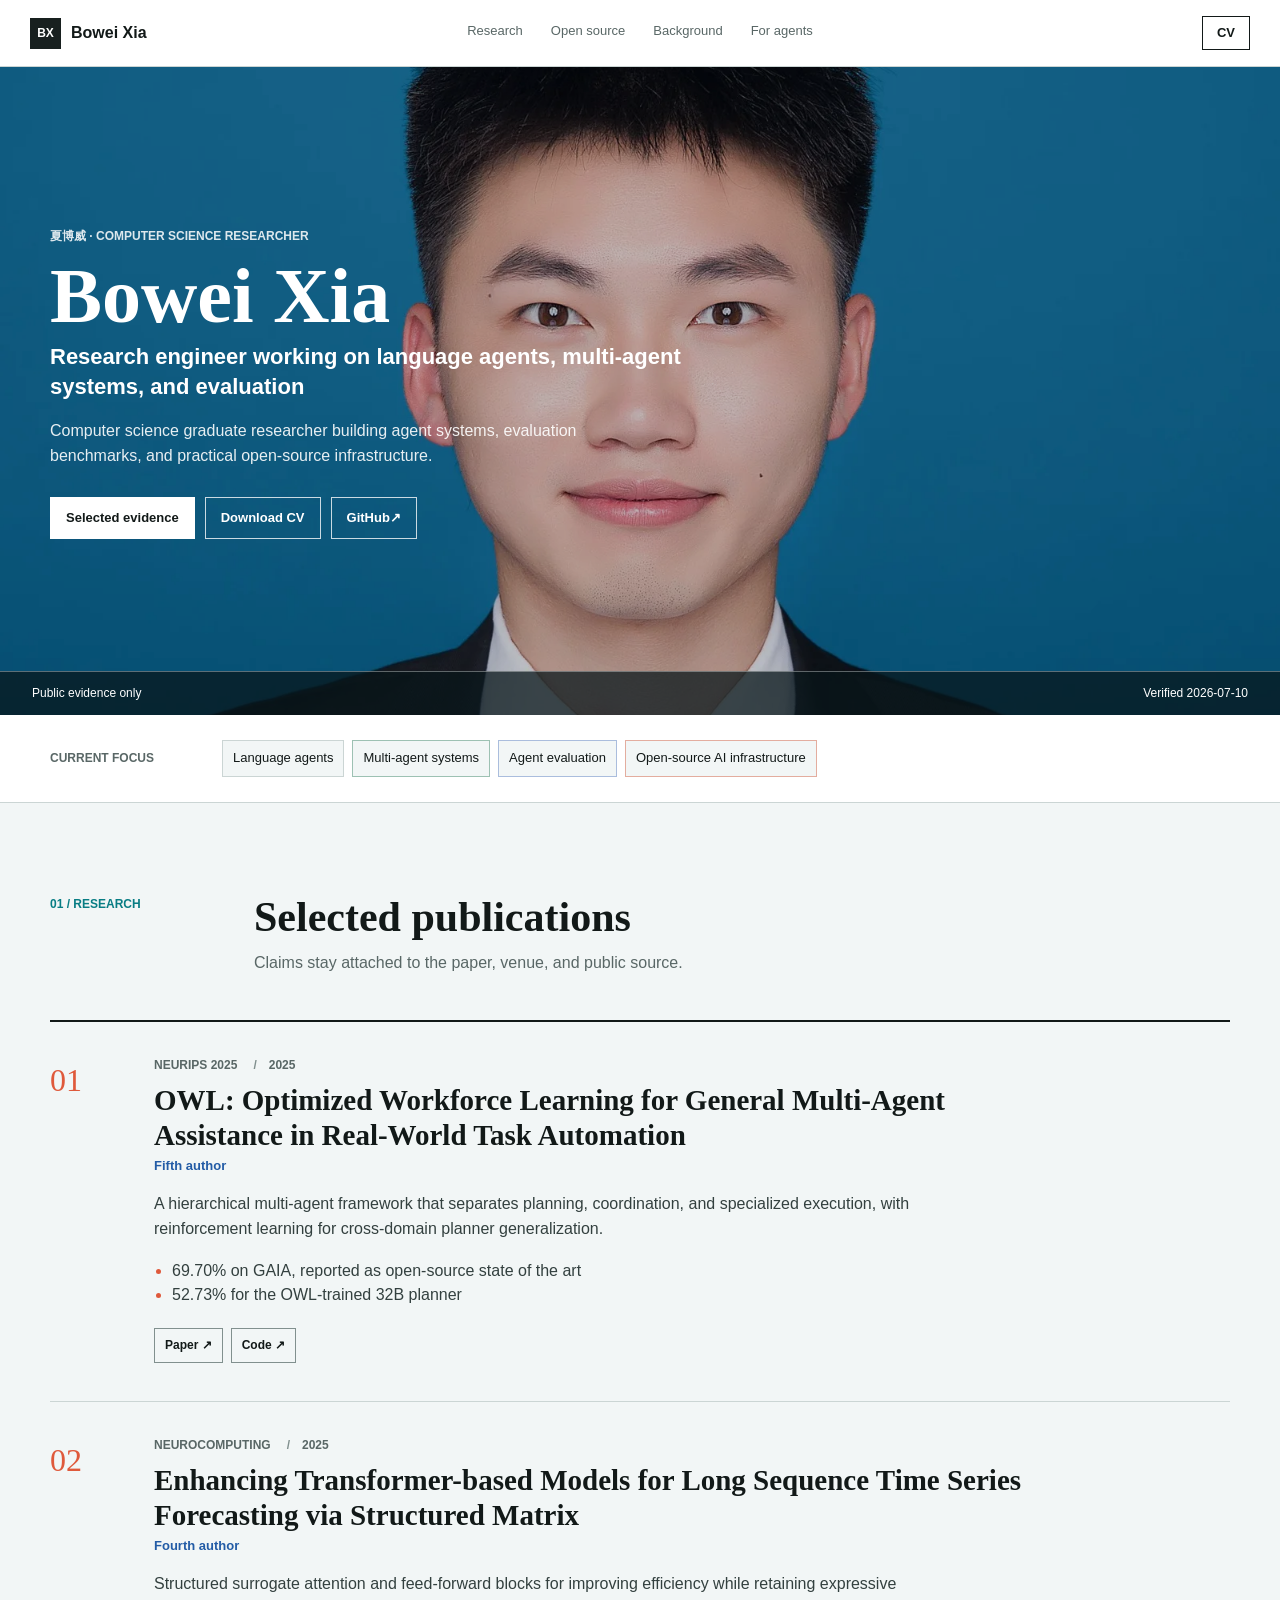
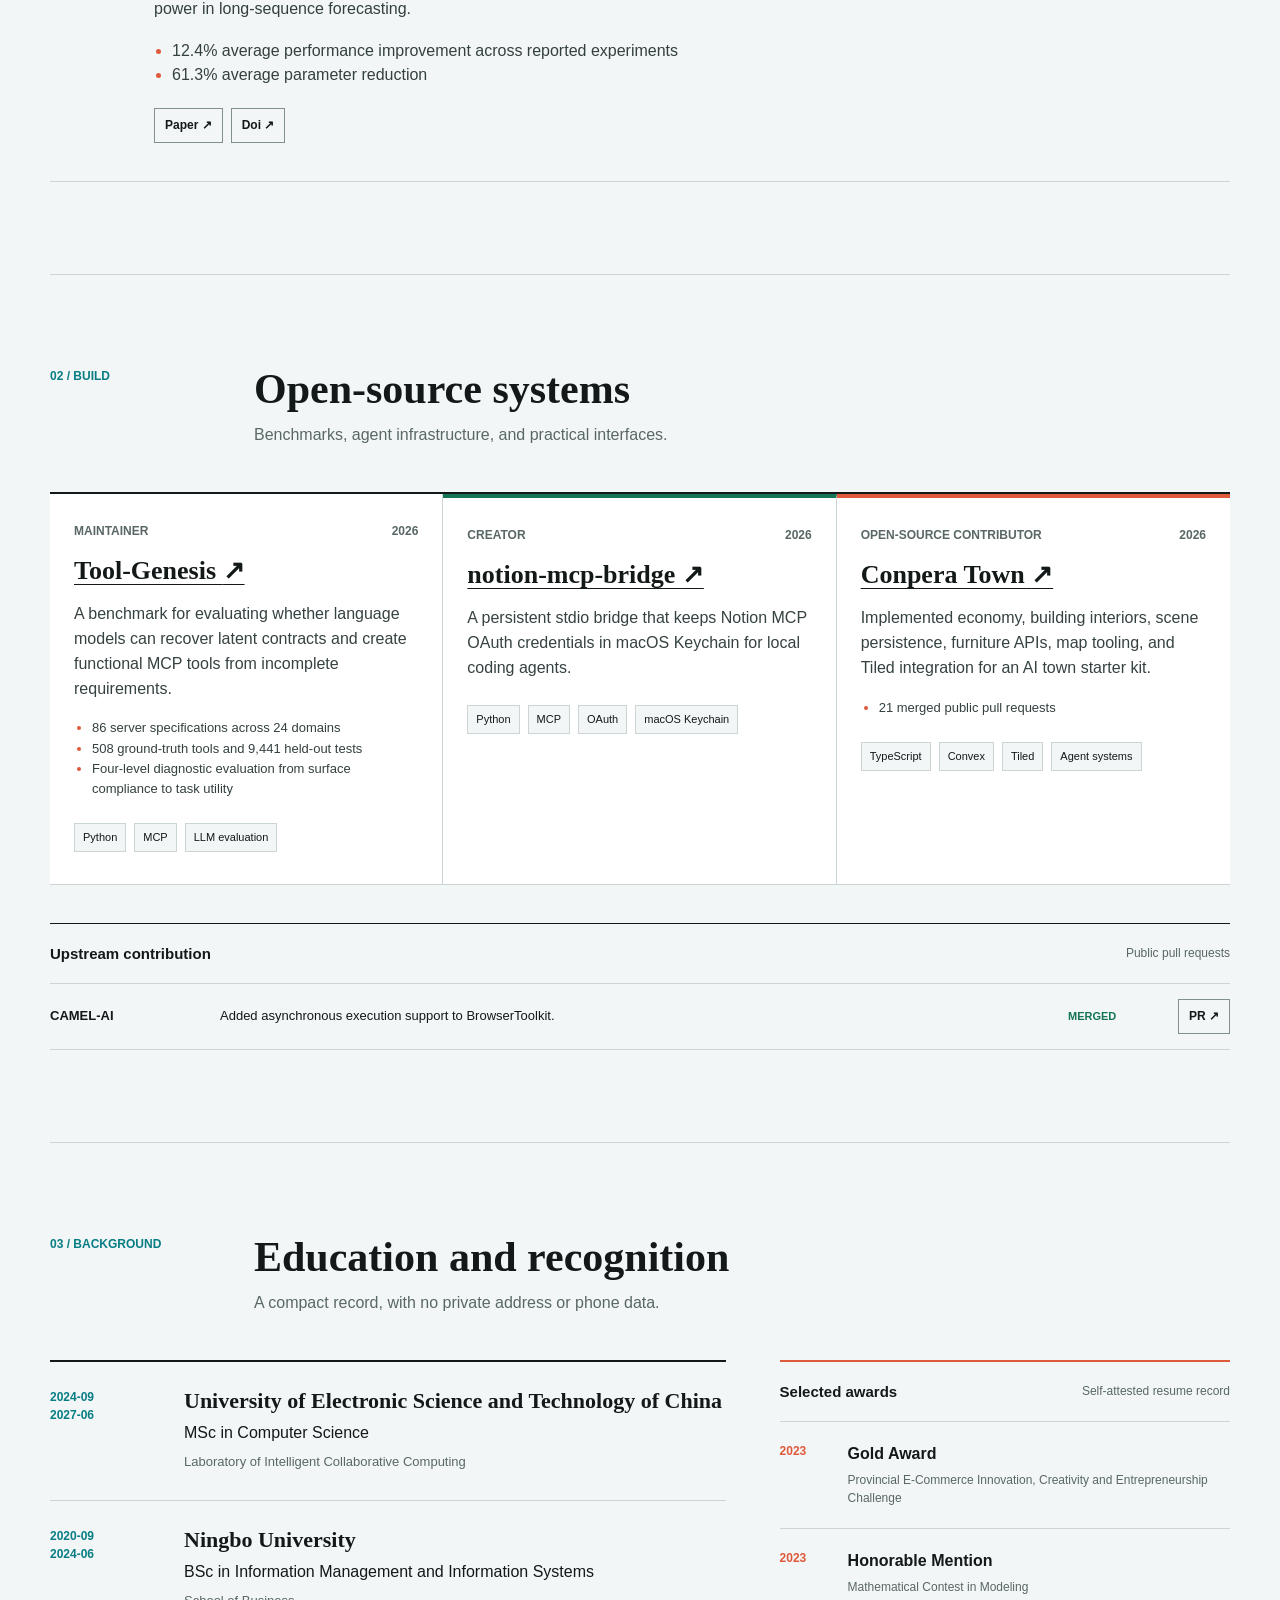
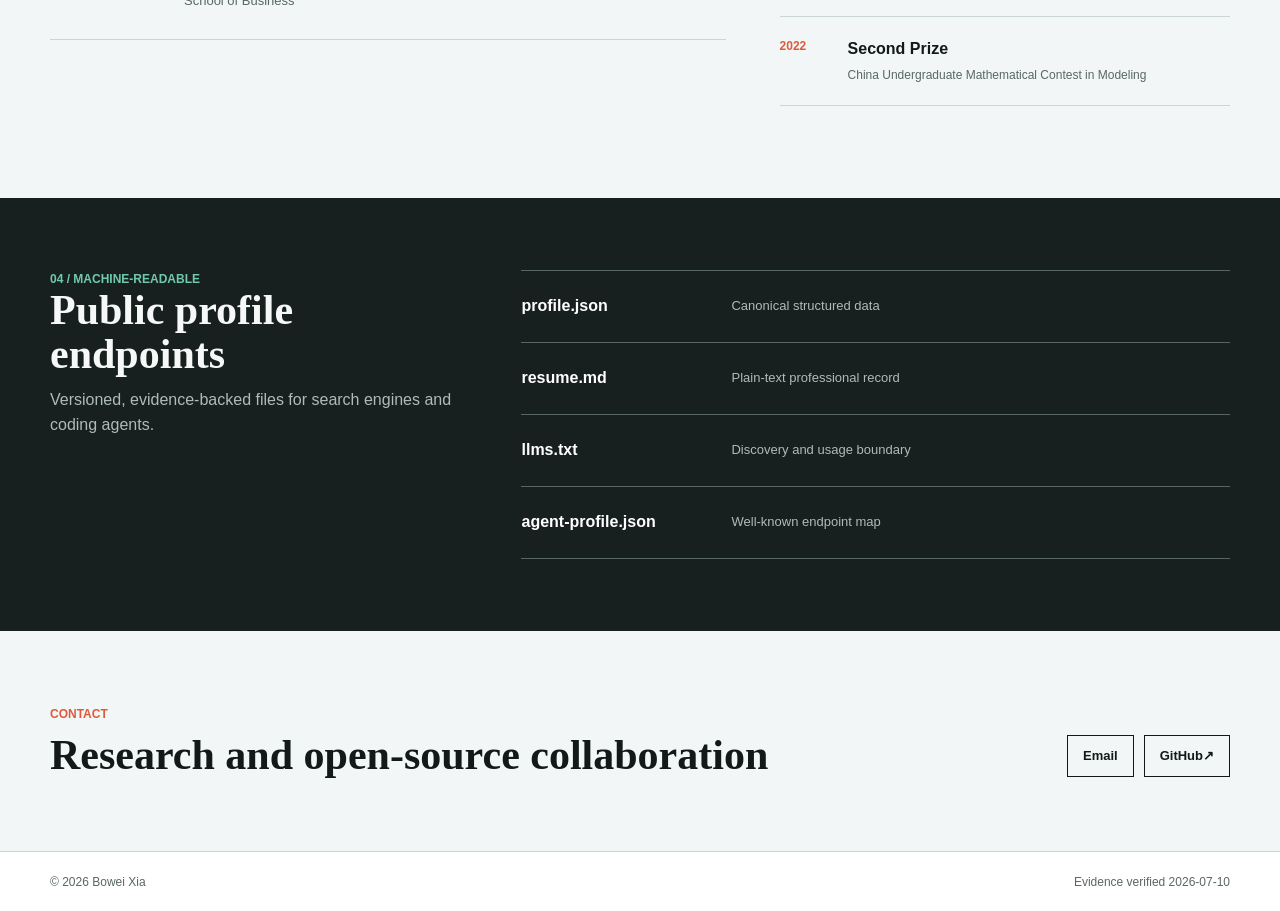
==== site/index.html @ 8317ae25 "Rebuild evidence-backed public profile" ====
<!doctype html>
<html lang="en">
<head>
  <meta charset="utf-8">
  <meta name="viewport" content="width=device-width, initial-scale=1">
  <title>Bowei Xia · Language Agents & Multi-Agent Systems</title>
  <meta name="description" content="Computer science graduate researcher building agent systems, evaluation benchmarks, and practical open-source infrastructure.">
  <meta name="author" content="Bowei Xia">
  <meta name="theme-color" content="#087d84">
  <link rel="canonical" href="https://subway-jack.github.io/resume/">
  <link rel="alternate" type="application/json" href="profile.json" title="Public profile JSON">
  <link rel="alternate" type="text/plain" href="llms.txt" title="LLM discovery document">
  <link rel="stylesheet" href="assets/site.css">
  <link rel="icon" href="data:,">
  <meta property="og:type" content="profile">
  <meta property="og:title" content="Bowei Xia">
  <meta property="og:description" content="Computer science graduate researcher building agent systems, evaluation benchmarks, and practical open-source infrastructure.">
  <meta property="og:image" content="https://subway-jack.github.io/resume/assets/bowei-xia.jpg">
  <meta property="og:url" content="https://subway-jack.github.io/resume/">
  <script type="application/ld+json">{"@context":"https://schema.org","@type":"Person","name":"Bowei Xia","alternateName":"夏博威","url":"https://subway-jack.github.io/resume/","image":"https://subway-jack.github.io/resume/assets/bowei-xia.jpg","email":"mailto:xiabowei350@gmail.com","sameAs":["https://github.com/subway-jack"],"alumniOf":[{"@type":"CollegeOrUniversity","name":"University of Electronic Science and Technology of China"},{"@type":"CollegeOrUniversity","name":"Ningbo University"}],"knowsAbout":["Language agents","Multi-agent systems","Agent evaluation","Open-source AI infrastructure"]}</script>
</head>
<body>
  <a class="skip-link" href="#main">Skip to content</a>
  <header class="site-header">
    <a class="wordmark" href="#top" aria-label="Bowei Xia home">
      <span class="wordmark-mark">BX</span>
      <span>Bowei Xia</span>
    </a>
    <nav aria-label="Primary navigation">
      <a href="#research">Research</a>
      <a href="#work">Open source</a>
      <a href="#background">Background</a>
      <a href="#agents">For agents</a>
    </nav>
    <a class="header-command" href="bowei-xia-resume.pdf">CV</a>
  </header>

  <main id="main">
    <section id="top" class="hero" aria-labelledby="hero-title">
      <picture class="hero-media" aria-hidden="true">
        <source srcset="assets/bowei-xia.webp" type="image/webp">
        <img src="assets/bowei-xia.jpg" alt="" width="1600" height="1600">
      </picture>
      <div class="hero-shade"></div>
      <div class="hero-inner">
        <p class="hero-eyebrow">夏博威 · Computer science researcher</p>
        <h1 id="hero-title">Bowei Xia</h1>
        <p class="hero-headline">Research engineer working on language agents, multi-agent systems, and evaluation</p>
        <p class="hero-summary">Computer science graduate researcher building agent systems, evaluation benchmarks, and practical open-source infrastructure.</p>
        <div class="hero-actions">
          <a class="command command-primary" href="#research">Selected evidence</a>
          <a class="command" href="bowei-xia-resume.pdf">Download CV</a>
          <a class="command" href="https://github.com/subway-jack" target="_blank" rel="noreferrer">GitHub <span aria-hidden="true">↗</span></a>
        </div>
      </div>
      <div class="hero-proof" aria-label="Profile status">
        <span>Public evidence only</span>
        <span>Verified 2026-07-10</span>
      </div>
    </section>

    <section class="focus-band" aria-label="Research focus">
      <p>Current focus</p>
      <ul><li>Language agents</li><li>Multi-agent systems</li><li>Agent evaluation</li><li>Open-source AI infrastructure</li></ul>
    </section>

    <section id="research" class="section research-section">
      <header class="section-heading">
        <p class="section-index">01 / Research</p>
        <div>
          <h2>Selected publications</h2>
          <p>Claims stay attached to the paper, venue, and public source.</p>
        </div>
      </header>
      <div class="evidence-list">
            <article class="evidence-item publication-item">
              <div class="evidence-index">01</div>
              <div class="evidence-main">
                <div class="evidence-kicker"><span>NeurIPS 2025</span><span>2025</span></div>
                <h3>OWL: Optimized Workforce Learning for General Multi-Agent Assistance in Real-World Task Automation</h3>
                <p class="evidence-role">Fifth author</p>
                <p>A hierarchical multi-agent framework that separates planning, coordination, and specialized execution, with reinforcement learning for cross-domain planner generalization.</p>
                <ul class="metric-list"><li>69.70% on GAIA, reported as open-source state of the art</li><li>52.73% for the OWL-trained 32B planner</li></ul>
                <div class="evidence-links"><a class="evidence-link" href="https://arxiv.org/abs/2505.23885" target="_blank" rel="noreferrer">Paper <span aria-hidden="true">↗</span></a><a class="evidence-link" href="https://github.com/camel-ai/owl" target="_blank" rel="noreferrer">Code <span aria-hidden="true">↗</span></a></div>
              </div>
            </article>

            <article class="evidence-item publication-item">
              <div class="evidence-index">02</div>
              <div class="evidence-main">
                <div class="evidence-kicker"><span>Neurocomputing</span><span>2025</span></div>
                <h3>Enhancing Transformer-based Models for Long Sequence Time Series Forecasting via Structured Matrix</h3>
                <p class="evidence-role">Fourth author</p>
                <p>Structured surrogate attention and feed-forward blocks for improving efficiency while retaining expressive power in long-sequence forecasting.</p>
                <ul class="metric-list"><li>12.4% average performance improvement across reported experiments</li><li>61.3% average parameter reduction</li></ul>
                <div class="evidence-links"><a class="evidence-link" href="https://arxiv.org/abs/2405.12462" target="_blank" rel="noreferrer">Paper <span aria-hidden="true">↗</span></a><a class="evidence-link" href="https://doi.org/10.1016/j.neucom.2025.129429" target="_blank" rel="noreferrer">Doi <span aria-hidden="true">↗</span></a></div>
              </div>
            </article>
            </div>
    </section>

    <section id="work" class="section work-section">
      <header class="section-heading">
        <p class="section-index">02 / Build</p>
        <div>
          <h2>Open-source systems</h2>
          <p>Benchmarks, agent infrastructure, and practical interfaces.</p>
        </div>
      </header>
      <div class="project-grid">
            <article class="project-item">
              <div class="project-meta"><span>Maintainer</span><span>2026</span></div>
              <h3><a class="project-title" href="https://github.com/subway-jack/Tool-Genesis" target="_blank" rel="noreferrer">Tool-Genesis <span aria-hidden="true">↗</span></a></h3>
              <p>A benchmark for evaluating whether language models can recover latent contracts and create functional MCP tools from incomplete requirements.</p>
              <ul class="project-highlights"><li>86 server specifications across 24 domains</li><li>508 ground-truth tools and 9,441 held-out tests</li><li>Four-level diagnostic evaluation from surface compliance to task utility</li></ul>
              <ul class="tech-list"><li>Python</li><li>MCP</li><li>LLM evaluation</li></ul>
            </article>

            <article class="project-item">
              <div class="project-meta"><span>Creator</span><span>2026</span></div>
              <h3><a class="project-title" href="https://github.com/subway-jack/notion-mcp-bridge" target="_blank" rel="noreferrer">notion-mcp-bridge <span aria-hidden="true">↗</span></a></h3>
              <p>A persistent stdio bridge that keeps Notion MCP OAuth credentials in macOS Keychain for local coding agents.</p>

              <ul class="tech-list"><li>Python</li><li>MCP</li><li>OAuth</li><li>macOS Keychain</li></ul>
            </article>

            <article class="project-item">
              <div class="project-meta"><span>Open-source contributor</span><span>2026</span></div>
              <h3><a class="project-title" href="https://github.com/conpera/conpera-town/pulls?q=is%3Apr+author%3Asubway-jack+is%3Amerged" target="_blank" rel="noreferrer">Conpera Town <span aria-hidden="true">↗</span></a></h3>
              <p>Implemented economy, building interiors, scene persistence, furniture APIs, map tooling, and Tiled integration for an AI town starter kit.</p>
              <ul class="project-highlights"><li>21 merged public pull requests</li></ul>
              <ul class="tech-list"><li>TypeScript</li><li>Convex</li><li>Tiled</li><li>Agent systems</li></ul>
            </article>
            </div>
      <div class="contributions">
        <div class="subsection-heading">
          <h3>Upstream contribution</h3>
          <span>Public pull requests</span>
        </div>

            <div class="contribution-row">
              <strong>CAMEL-AI</strong>
              <span>Added asynchronous execution support to BrowserToolkit.</span>
              <span class="status-mark">merged</span>
              <a class="compact-link" href="https://github.com/camel-ai/camel/pull/1886" target="_blank" rel="noreferrer">PR <span aria-hidden="true">↗</span></a>
            </div>

      </div>
    </section>

    <section id="background" class="section background-section">
      <header class="section-heading">
        <p class="section-index">03 / Background</p>
        <div>
          <h2>Education and recognition</h2>
          <p>A compact record, with no private address or phone data.</p>
        </div>
      </header>
      <div class="background-grid">
        <div class="timeline">
            <article class="timeline-row">
              <div class="timeline-date">2024-09<br>2027-06</div>
              <div>
                <h3>University of Electronic Science and Technology of China</h3>
                <p>MSc in Computer Science</p>
                <span>Laboratory of Intelligent Collaborative Computing</span>
              </div>
            </article>

            <article class="timeline-row">
              <div class="timeline-date">2020-09<br>2024-06</div>
              <div>
                <h3>Ningbo University</h3>
                <p>BSc in Information Management and Information Systems</p>
                <span>School of Business</span>
              </div>
            </article>
            </div>
        <div class="awards">
          <div class="subsection-heading">
            <h3>Selected awards</h3>
            <span>Self-attested resume record</span>
          </div>

        <div class="award-row">
          <span>2023</span>
          <strong>Gold Award</strong>
          <p>Provincial E-Commerce Innovation, Creativity and Entrepreneurship Challenge</p>
        </div>

        <div class="award-row">
          <span>2023</span>
          <strong>Honorable Mention</strong>
          <p>Mathematical Contest in Modeling</p>
        </div>

        <div class="award-row">
          <span>2022</span>
          <strong>Second Prize</strong>
          <p>China Undergraduate Mathematical Contest in Modeling</p>
        </div>

        </div>
      </div>
    </section>

    <section id="agents" class="agent-band">
      <div class="agent-intro">
        <p class="section-index">04 / Machine-readable</p>
        <h2>Public profile endpoints</h2>
        <p>Versioned, evidence-backed files for search engines and coding agents.</p>
      </div>
      <div class="agent-links">
        <a href="profile.json"><strong>profile.json</strong><span>Canonical structured data</span></a>
        <a href="resume.md"><strong>resume.md</strong><span>Plain-text professional record</span></a>
        <a href="llms.txt"><strong>llms.txt</strong><span>Discovery and usage boundary</span></a>
        <a href=".well-known/agent-profile.json"><strong>agent-profile.json</strong><span>Well-known endpoint map</span></a>
      </div>
    </section>

    <section class="contact-band">
      <div>
        <p class="section-index">Contact</p>
        <h2>Research and open-source collaboration</h2>
      </div>
      <div class="contact-actions">
        <a class="command command-dark" href="mailto:xiabowei350@gmail.com">Email</a>
        <a class="command command-dark" href="https://github.com/subway-jack" target="_blank" rel="noreferrer">GitHub <span aria-hidden="true">↗</span></a>
      </div>
    </section>
  </main>

  <footer>
    <span>© <span id="year"></span> Bowei Xia</span>
    <span>Evidence verified 2026-07-10</span>
  </footer>
  <script src="assets/site.js"></script>
</body>
</html>
---- site/assets/site.css ----
:root {
  color-scheme: light;
  --paper: #f2f6f6;
  --surface: #ffffff;
  --ink: #121918;
  --muted: #596766;
  --line: #cbd5d4;
  --line-dark: #81908e;
  --teal: #087d84;
  --green: #147454;
  --cobalt: #235ca6;
  --vermilion: #df593b;
  --charcoal: #18201f;
  --display: "Iowan Old Style", "Palatino Linotype", Palatino, Georgia, serif;
  --body: "Avenir Next", Avenir, "IBM Plex Sans", "Helvetica Neue", sans-serif;
}

* { box-sizing: border-box; }
html { scroll-behavior: smooth; }
body {
  margin: 0;
  background: var(--paper);
  color: var(--ink);
  font-family: var(--body);
  line-height: 1.55;
}
a { color: inherit; }
button, a { -webkit-tap-highlight-color: transparent; }
.skip-link {
  position: fixed;
  left: 12px;
  top: -60px;
  z-index: 100;
  padding: 10px 14px;
  background: var(--surface);
  border: 1px solid var(--ink);
}
.skip-link:focus { top: 12px; }

.site-header {
  min-height: 66px;
  padding: 0 30px;
  display: grid;
  grid-template-columns: minmax(190px, 1fr) auto minmax(60px, 1fr);
  align-items: center;
  gap: 24px;
  background: rgba(255, 255, 255, .96);
  border-bottom: 1px solid var(--line);
  position: sticky;
  top: 0;
  z-index: 20;
}
.wordmark {
  display: inline-flex;
  align-items: center;
  gap: 10px;
  width: max-content;
  color: var(--ink);
  font-weight: 700;
  text-decoration: none;
}
.wordmark-mark {
  width: 31px;
  height: 31px;
  display: grid;
  place-items: center;
  background: var(--charcoal);
  color: #fff;
  font-size: 12px;
}
.site-header nav { display: flex; align-items: stretch; height: 66px; }
.site-header nav a {
  display: grid;
  place-items: center;
  padding: 0 14px;
  color: var(--muted);
  text-decoration: none;
  border-bottom: 3px solid transparent;
  font-size: 13px;
}
.site-header nav a:hover,
.site-header nav a:focus-visible { color: var(--ink); border-color: var(--teal); }
.header-command {
  justify-self: end;
  min-width: 48px;
  min-height: 34px;
  display: grid;
  place-items: center;
  border: 1px solid var(--ink);
  text-decoration: none;
  font-weight: 700;
  font-size: 13px;
}

.hero {
  min-height: min(72svh, 720px);
  position: relative;
  overflow: hidden;
  display: grid;
  align-items: center;
  background: #0b789f;
  color: #fff;
}
.hero-media,
.hero-media img,
.hero-shade { position: absolute; inset: 0; width: 100%; height: 100%; }
.hero-media img { object-fit: cover; object-position: center 34%; }
.hero-shade { background: rgba(4, 19, 24, .25); }
.hero-inner {
  position: relative;
  z-index: 2;
  width: min(1180px, calc(100% - 64px));
  margin: 0 auto;
  padding: 76px 0 92px;
}
.hero-eyebrow,
.section-index {
  margin: 0;
  font-size: 12px;
  font-weight: 700;
  text-transform: uppercase;
}
.hero-eyebrow { color: rgba(255,255,255,.86); }
.hero h1 {
  max-width: 720px;
  margin: 12px 0 8px;
  font-family: var(--display);
  font-size: 78px;
  line-height: .98;
  font-weight: 600;
  letter-spacing: 0;
}
.hero-headline {
  max-width: 660px;
  margin: 0 0 18px;
  font-size: 22px;
  line-height: 1.35;
  font-weight: 650;
}
.hero-summary {
  max-width: 580px;
  margin: 0;
  color: rgba(255,255,255,.9);
  font-size: 16px;
}
.hero-actions,
.contact-actions { display: flex; flex-wrap: wrap; gap: 10px; margin-top: 28px; }
.command {
  min-height: 42px;
  padding: 0 15px;
  display: inline-flex;
  align-items: center;
  justify-content: center;
  border: 1px solid rgba(255,255,255,.78);
  color: #fff;
  text-decoration: none;
  font-size: 13px;
  font-weight: 700;
}
.command:hover,
.command:focus-visible { background: #fff; color: var(--ink); }
.command-primary { background: #fff; color: var(--ink); }
.hero-proof {
  position: absolute;
  z-index: 3;
  bottom: 0;
  left: 0;
  right: 0;
  min-height: 44px;
  padding: 0 32px;
  display: flex;
  align-items: center;
  justify-content: space-between;
  background: rgba(8, 22, 25, .72);
  border-top: 1px solid rgba(255,255,255,.34);
  font-size: 12px;
}

.focus-band {
  min-height: 88px;
  display: grid;
  grid-template-columns: 150px 1fr;
  align-items: center;
  gap: 22px;
  padding: 18px max(32px, calc((100% - 1180px) / 2));
  background: var(--surface);
  border-bottom: 1px solid var(--line);
}
.focus-band p { margin: 0; color: var(--muted); font-size: 12px; text-transform: uppercase; font-weight: 700; }
.focus-band ul,
.tech-list { list-style: none; margin: 0; padding: 0; display: flex; flex-wrap: wrap; gap: 8px; }
.focus-band li {
  padding: 7px 10px;
  border: 1px solid var(--line);
  background: var(--paper);
  font-size: 13px;
}
.focus-band li:nth-child(2) { border-color: #9dc1b3; }
.focus-band li:nth-child(3) { border-color: #aabddd; }
.focus-band li:nth-child(4) { border-color: #e3ad9f; }

.section {
  width: min(1180px, calc(100% - 64px));
  margin: 0 auto;
  padding: 92px 0;
  scroll-margin-top: 66px;
}
.section + .section { border-top: 1px solid var(--line); }
.section-heading {
  display: grid;
  grid-template-columns: 180px minmax(0, 1fr);
  gap: 24px;
  align-items: start;
  margin-bottom: 44px;
}
.section-index { color: var(--teal); }
.section-heading h2,
.agent-intro h2,
.contact-band h2 {
  margin: 0;
  font-family: var(--display);
  font-size: 42px;
  line-height: 1.05;
  font-weight: 600;
  letter-spacing: 0;
}
.section-heading p:last-child,
.agent-intro > p:last-child { margin: 12px 0 0; color: var(--muted); }

.evidence-list { border-top: 2px solid var(--ink); }
.evidence-item {
  display: grid;
  grid-template-columns: 80px minmax(0, 1fr);
  gap: 24px;
  padding: 34px 0 38px;
  border-bottom: 1px solid var(--line);
}
.evidence-index { font-family: var(--display); font-size: 32px; color: var(--vermilion); }
.evidence-main { max-width: 900px; }
.evidence-kicker,
.project-meta {
  display: flex;
  justify-content: space-between;
  gap: 16px;
  color: var(--muted);
  font-size: 12px;
  text-transform: uppercase;
  font-weight: 700;
}
.evidence-kicker { justify-content: flex-start; }
.evidence-kicker span + span::before { content: "/"; padding-right: 12px; color: var(--line-dark); }
.evidence-main h3 {
  max-width: 900px;
  margin: 9px 0 4px;
  font-family: var(--display);
  font-size: 29px;
  line-height: 1.18;
  letter-spacing: 0;
}
.evidence-role { margin: 0 0 16px; color: var(--cobalt); font-size: 13px; font-weight: 700; }
.evidence-main > p:not(.evidence-role) { max-width: 780px; color: #33403f; }
.metric-list,
.project-highlights { margin: 17px 0; padding-left: 18px; color: #33403f; }
.metric-list li::marker,
.project-highlights li::marker { color: var(--vermilion); }
.evidence-links { display: flex; flex-wrap: wrap; gap: 8px; margin-top: 20px; }
.evidence-link,
.compact-link {
  padding: 7px 10px;
  border: 1px solid var(--line-dark);
  text-decoration: none;
  font-size: 12px;
  font-weight: 700;
}
.evidence-link:hover,
.compact-link:hover { background: var(--ink); color: #fff; }

.project-grid { display: grid; grid-template-columns: repeat(3, minmax(0, 1fr)); border-top: 2px solid var(--ink); }
.project-item {
  min-width: 0;
  padding: 28px 24px 32px;
  border-right: 1px solid var(--line);
  border-bottom: 1px solid var(--line);
  background: var(--surface);
}
.project-item:last-child { border-right: 0; }
.project-item:nth-child(2) { border-top: 4px solid var(--green); }
.project-item:nth-child(3) { border-top: 4px solid var(--vermilion); }
.project-item h3 { margin: 16px 0 12px; font-family: var(--display); font-size: 26px; line-height: 1.15; }
.project-title { text-decoration-thickness: 1px; text-underline-offset: 5px; }
.project-item p { color: #354241; }
.project-highlights { font-size: 13px; }
.tech-list { margin-top: 24px; }
.tech-list li { padding: 5px 8px; background: var(--paper); border: 1px solid var(--line); font-size: 11px; }
.contributions { margin-top: 38px; border-top: 1px solid var(--ink); }
.subsection-heading {
  min-height: 60px;
  display: flex;
  align-items: center;
  justify-content: space-between;
  gap: 20px;
  border-bottom: 1px solid var(--line);
}
.subsection-heading h3 { margin: 0; font-size: 15px; }
.subsection-heading span { color: var(--muted); font-size: 12px; }
.contribution-row {
  min-height: 66px;
  display: grid;
  grid-template-columns: 150px minmax(0, 1fr) 90px auto;
  gap: 20px;
  align-items: center;
  border-bottom: 1px solid var(--line);
  font-size: 13px;
}
.status-mark { color: var(--green); text-transform: uppercase; font-size: 11px; font-weight: 700; }

.background-grid { display: grid; grid-template-columns: 1.35fr .9fr; gap: 54px; }
.timeline { border-top: 2px solid var(--ink); }
.timeline-row {
  display: grid;
  grid-template-columns: 110px minmax(0, 1fr);
  gap: 24px;
  padding: 26px 0;
  border-bottom: 1px solid var(--line);
}
.timeline-date { color: var(--teal); font-size: 12px; font-weight: 700; }
.timeline-row h3 { margin: 0; font-family: var(--display); font-size: 22px; line-height: 1.2; }
.timeline-row p { margin: 7px 0 3px; }
.timeline-row span { color: var(--muted); font-size: 13px; }
.awards { border-top: 2px solid var(--vermilion); }
.award-row { display: grid; grid-template-columns: 54px 1fr; gap: 4px 14px; padding: 20px 0; border-bottom: 1px solid var(--line); }
.award-row > span { grid-row: 1 / 3; color: var(--vermilion); font-size: 12px; font-weight: 700; }
.award-row p { margin: 0; color: var(--muted); font-size: 12px; }

.agent-band {
  padding: 72px max(32px, calc((100% - 1180px) / 2));
  display: grid;
  grid-template-columns: .85fr 1.5fr;
  gap: 70px;
  background: #17201f;
  color: #f5f8f7;
  scroll-margin-top: 66px;
}
.agent-intro .section-index { color: #70c9ae; }
.agent-intro > p:last-child { color: #aebbb8; }
.agent-links { border-top: 1px solid #596764; }
.agent-links a {
  min-height: 72px;
  display: grid;
  grid-template-columns: 190px 1fr;
  gap: 20px;
  align-items: center;
  border-bottom: 1px solid #596764;
  color: #fff;
  text-decoration: none;
}
.agent-links a:hover strong { color: #70c9ae; }
.agent-links span { color: #aebbb8; font-size: 13px; }
.contact-band {
  width: min(1180px, calc(100% - 64px));
  margin: 0 auto;
  padding: 74px 0;
  display: flex;
  align-items: end;
  justify-content: space-between;
  gap: 32px;
}
.contact-band .section-index { margin-bottom: 10px; color: var(--vermilion); }
.command-dark { border-color: var(--ink); color: var(--ink); }
.command-dark:hover { background: var(--ink); color: #fff; }

footer {
  min-height: 60px;
  padding: 0 max(32px, calc((100% - 1180px) / 2));
  display: flex;
  align-items: center;
  justify-content: space-between;
  gap: 18px;
  border-top: 1px solid var(--line);
  background: var(--surface);
  color: var(--muted);
  font-size: 12px;
}

@media (max-width: 920px) {
  .site-header { grid-template-columns: 1fr auto; gap: 12px; padding: 0 18px; }
  .site-header nav { grid-column: 1 / -1; order: 3; width: 100%; height: 42px; overflow-x: auto; border-top: 1px solid var(--line); }
  .site-header nav a { min-width: max-content; padding: 0 12px; }
  .header-command { grid-column: 2; grid-row: 1; }
  .hero { min-height: min(68svh, 650px); }
  .hero-inner { width: min(100% - 40px, 1180px); padding-top: 70px; }
  .hero h1 { font-size: 60px; }
  .hero-media img { object-position: 58% 32%; }
  .project-grid { grid-template-columns: 1fr; }
  .project-item { border-right: 0; }
  .background-grid { grid-template-columns: 1fr; }
  .agent-band { grid-template-columns: 1fr; gap: 38px; }
}

@media (max-width: 620px) {
  .wordmark > span:last-child { display: none; }
  .hero { min-height: 650px; align-items: end; }
  .hero-media img { object-position: 58% center; }
  .hero-shade { background: rgba(4, 19, 24, .44); }
  .hero-inner { width: calc(100% - 28px); padding: 220px 0 78px; }
  .hero h1 { font-size: 49px; }
  .hero-headline { font-size: 18px; }
  .hero-summary { font-size: 14px; }
  .hero-actions { gap: 7px; }
  .command { min-height: 40px; padding: 0 11px; }
  .hero-proof { padding: 0 14px; }
  .focus-band { grid-template-columns: 1fr; gap: 10px; padding: 18px 14px; }
  .section { width: calc(100% - 28px); padding: 68px 0; }
  .section-heading { grid-template-columns: 1fr; gap: 12px; margin-bottom: 30px; }
  .section-heading h2,
  .agent-intro h2,
  .contact-band h2 { font-size: 34px; }
  .evidence-item { grid-template-columns: 46px minmax(0, 1fr); gap: 12px; }
  .evidence-index { font-size: 23px; }
  .evidence-main h3 { font-size: 23px; overflow-wrap: anywhere; }
  .project-item { padding: 24px 16px; }
  .contribution-row { grid-template-columns: 1fr auto; gap: 7px 12px; padding: 14px 0; }
  .contribution-row > span:nth-child(2) { grid-column: 1 / -1; }
  .timeline-row { grid-template-columns: 86px minmax(0, 1fr); gap: 12px; }
  .agent-band { padding: 58px 14px; }
  .agent-links a { grid-template-columns: 1fr; gap: 4px; padding: 13px 0; }
  .contact-band { width: calc(100% - 28px); padding: 58px 0; align-items: flex-start; flex-direction: column; }
  footer { min-height: 74px; padding: 12px 14px; align-items: flex-start; flex-direction: column; justify-content: center; }
}

@media (prefers-reduced-motion: reduce) {
  html { scroll-behavior: auto; }
}
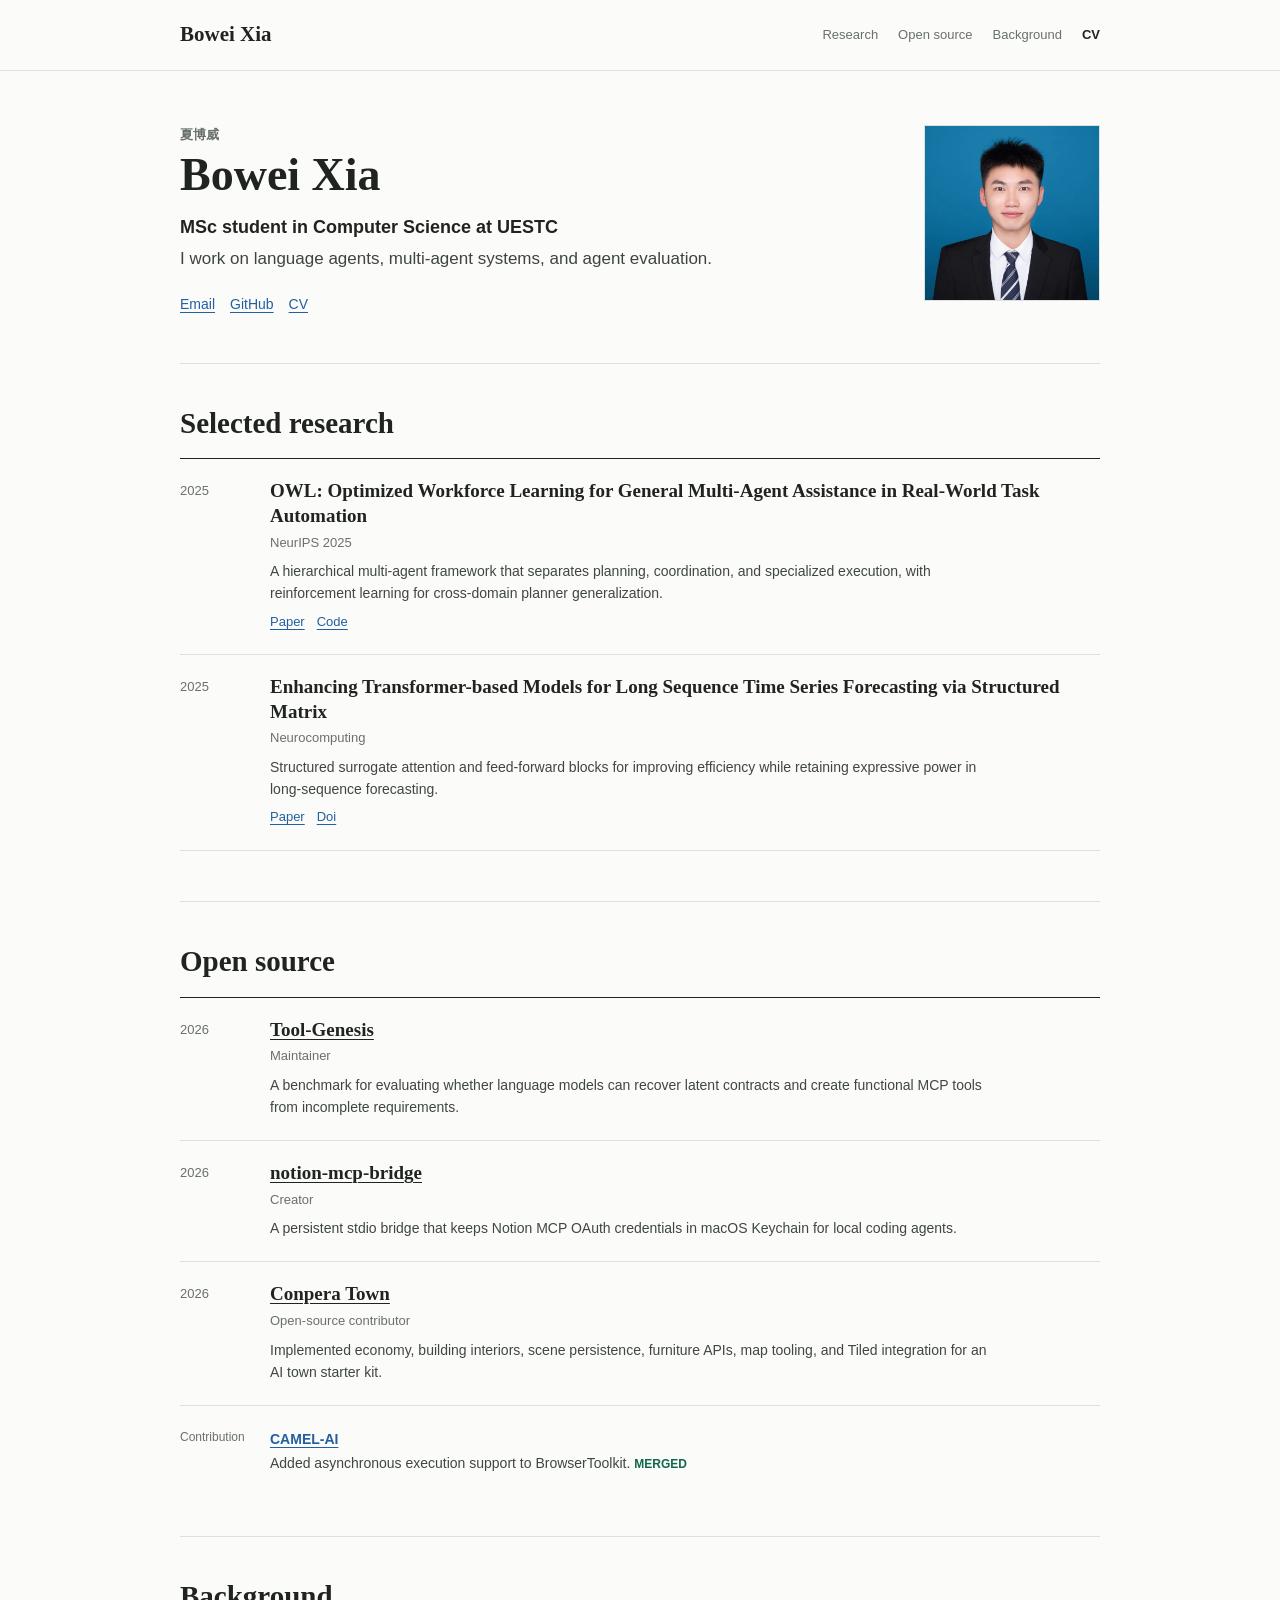
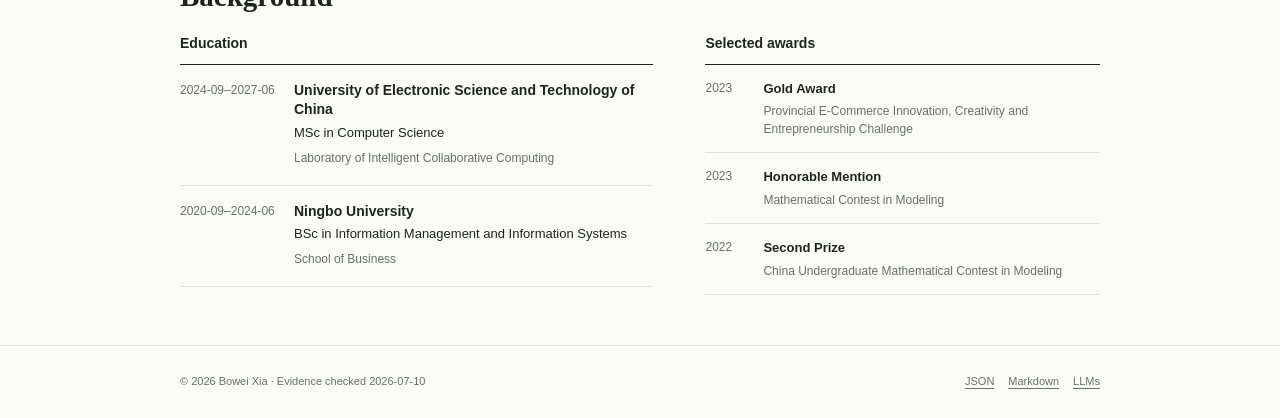
==== commit 02bbdc43: "Simplify researcher profile layout" ====
--- a/site/index.html
+++ b/site/index.html
@@ -6,7 +6,7 @@
   <title>Bowei Xia · Language Agents & Multi-Agent Systems</title>
   <meta name="description" content="Computer science graduate researcher building agent systems, evaluation benchmarks, and practical open-source infrastructure.">
   <meta name="author" content="Bowei Xia">
-  <meta name="theme-color" content="#087d84">
+  <meta name="theme-color" content="#fbfbfa">
   <link rel="canonical" href="https://subway-jack.github.io/resume/">
   <link rel="alternate" type="application/json" href="profile.json" title="Public profile JSON">
   <link rel="alternate" type="text/plain" href="llms.txt" title="LLM discovery document">
@@ -17,149 +17,121 @@
   <meta property="og:description" content="Computer science graduate researcher building agent systems, evaluation benchmarks, and practical open-source infrastructure.">
   <meta property="og:image" content="https://subway-jack.github.io/resume/assets/bowei-xia.jpg">
   <meta property="og:url" content="https://subway-jack.github.io/resume/">
-  <script type="application/ld+json">{"@context":"https://schema.org","@type":"Person","name":"Bowei Xia","alternateName":"夏博威","url":"https://subway-jack.github.io/resume/","image":"https://subway-jack.github.io/resume/assets/bowei-xia.jpg","email":"mailto:xiabowei350@gmail.com","sameAs":["https://github.com/subway-jack"],"alumniOf":[{"@type":"CollegeOrUniversity","name":"University of Electronic Science and Technology of China"},{"@type":"CollegeOrUniversity","name":"Ningbo University"}],"knowsAbout":["Language agents","Multi-agent systems","Agent evaluation","Open-source AI infrastructure"]}</script>
+  <script type="application/ld+json">{"@context":"https://schema.org","@type":"Person","name":"Bowei Xia","alternateName":"夏博威","jobTitle":"MSc student in Computer Science at UESTC","url":"https://subway-jack.github.io/resume/","image":"https://subway-jack.github.io/resume/assets/bowei-xia.jpg","email":"mailto:xiabowei350@gmail.com","sameAs":["https://github.com/subway-jack"],"alumniOf":[{"@type":"CollegeOrUniversity","name":"University of Electronic Science and Technology of China"},{"@type":"CollegeOrUniversity","name":"Ningbo University"}],"knowsAbout":["Language agents","Multi-agent systems","Agent evaluation","Open-source AI infrastructure"]}</script>
 </head>
 <body>
   <a class="skip-link" href="#main">Skip to content</a>
   <header class="site-header">
-    <a class="wordmark" href="#top" aria-label="Bowei Xia home">
-      <span class="wordmark-mark">BX</span>
-      <span>Bowei Xia</span>
-    </a>
-    <nav aria-label="Primary navigation">
-      <a href="#research">Research</a>
-      <a href="#work">Open source</a>
-      <a href="#background">Background</a>
-      <a href="#agents">For agents</a>
-    </nav>
-    <a class="header-command" href="bowei-xia-resume.pdf">CV</a>
+    <div class="shell header-inner">
+      <a class="name-link" href="#top">Bowei Xia</a>
+      <nav aria-label="Primary navigation">
+        <a href="#research">Research</a>
+        <a href="#work">Open source</a>
+        <a href="#background">Background</a>
+        <a href="bowei-xia-resume.pdf">CV</a>
+      </nav>
+    </div>
   </header>
 
-  <main id="main">
-    <section id="top" class="hero" aria-labelledby="hero-title">
-      <picture class="hero-media" aria-hidden="true">
-        <source srcset="assets/bowei-xia.webp" type="image/webp">
-        <img src="assets/bowei-xia.jpg" alt="" width="1600" height="1600">
-      </picture>
-      <div class="hero-shade"></div>
-      <div class="hero-inner">
-        <p class="hero-eyebrow">夏博威 · Computer science researcher</p>
-        <h1 id="hero-title">Bowei Xia</h1>
-        <p class="hero-headline">Research engineer working on language agents, multi-agent systems, and evaluation</p>
-        <p class="hero-summary">Computer science graduate researcher building agent systems, evaluation benchmarks, and practical open-source infrastructure.</p>
-        <div class="hero-actions">
-          <a class="command command-primary" href="#research">Selected evidence</a>
-          <a class="command" href="bowei-xia-resume.pdf">Download CV</a>
-          <a class="command" href="https://github.com/subway-jack" target="_blank" rel="noreferrer">GitHub <span aria-hidden="true">↗</span></a>
+  <main id="main" class="shell">
+    <section id="top" class="intro" aria-labelledby="page-title">
+      <div class="intro-copy">
+        <p class="name-zh">夏博威</p>
+        <h1 id="page-title">Bowei Xia</h1>
+        <p class="current-role">MSc student in Computer Science at UESTC</p>
+        <p class="bio">I work on language agents, multi-agent systems, and agent evaluation.</p>
+        <div class="profile-links">
+          <a href="mailto:xiabowei350@gmail.com">Email</a>
+          <a href="https://github.com/subway-jack" target="_blank" rel="noreferrer">GitHub</a>
+          <a href="bowei-xia-resume.pdf">CV</a>
         </div>
       </div>
-      <div class="hero-proof" aria-label="Profile status">
-        <span>Public evidence only</span>
-        <span>Verified 2026-07-10</span>
-      </div>
+      <picture class="portrait">
+        <source srcset="assets/bowei-xia.webp" type="image/webp">
+        <img src="assets/bowei-xia.jpg" alt="Portrait of Bowei Xia" width="320" height="320">
+      </picture>
     </section>
 
-    <section class="focus-band" aria-label="Research focus">
-      <p>Current focus</p>
-      <ul><li>Language agents</li><li>Multi-agent systems</li><li>Agent evaluation</li><li>Open-source AI infrastructure</li></ul>
-    </section>
-
-    <section id="research" class="section research-section">
+    <section id="research" class="content-section">
       <header class="section-heading">
-        <p class="section-index">01 / Research</p>
-        <div>
-          <h2>Selected publications</h2>
-          <p>Claims stay attached to the paper, venue, and public source.</p>
-        </div>
+        <h2>Selected research</h2>
       </header>
-      <div class="evidence-list">
-            <article class="evidence-item publication-item">
-              <div class="evidence-index">01</div>
-              <div class="evidence-main">
-                <div class="evidence-kicker"><span>NeurIPS 2025</span><span>2025</span></div>
+      <div class="work-list">
+            <article class="work-row">
+              <div class="work-year">2025</div>
+              <div class="work-body">
                 <h3>OWL: Optimized Workforce Learning for General Multi-Agent Assistance in Real-World Task Automation</h3>
-                <p class="evidence-role">Fifth author</p>
-                <p>A hierarchical multi-agent framework that separates planning, coordination, and specialized execution, with reinforcement learning for cross-domain planner generalization.</p>
-                <ul class="metric-list"><li>69.70% on GAIA, reported as open-source state of the art</li><li>52.73% for the OWL-trained 32B planner</li></ul>
-                <div class="evidence-links"><a class="evidence-link" href="https://arxiv.org/abs/2505.23885" target="_blank" rel="noreferrer">Paper <span aria-hidden="true">↗</span></a><a class="evidence-link" href="https://github.com/camel-ai/owl" target="_blank" rel="noreferrer">Code <span aria-hidden="true">↗</span></a></div>
+                <p class="work-meta">NeurIPS 2025</p>
+                <p class="work-summary">A hierarchical multi-agent framework that separates planning, coordination, and specialized execution, with reinforcement learning for cross-domain planner generalization.</p>
+                <div class="work-links"><a class="work-link" href="https://arxiv.org/abs/2505.23885" target="_blank" rel="noreferrer">Paper</a><a class="work-link" href="https://github.com/camel-ai/owl" target="_blank" rel="noreferrer">Code</a></div>
               </div>
             </article>
 
-            <article class="evidence-item publication-item">
-              <div class="evidence-index">02</div>
-              <div class="evidence-main">
-                <div class="evidence-kicker"><span>Neurocomputing</span><span>2025</span></div>
+            <article class="work-row">
+              <div class="work-year">2025</div>
+              <div class="work-body">
                 <h3>Enhancing Transformer-based Models for Long Sequence Time Series Forecasting via Structured Matrix</h3>
-                <p class="evidence-role">Fourth author</p>
-                <p>Structured surrogate attention and feed-forward blocks for improving efficiency while retaining expressive power in long-sequence forecasting.</p>
-                <ul class="metric-list"><li>12.4% average performance improvement across reported experiments</li><li>61.3% average parameter reduction</li></ul>
-                <div class="evidence-links"><a class="evidence-link" href="https://arxiv.org/abs/2405.12462" target="_blank" rel="noreferrer">Paper <span aria-hidden="true">↗</span></a><a class="evidence-link" href="https://doi.org/10.1016/j.neucom.2025.129429" target="_blank" rel="noreferrer">Doi <span aria-hidden="true">↗</span></a></div>
+                <p class="work-meta">Neurocomputing</p>
+                <p class="work-summary">Structured surrogate attention and feed-forward blocks for improving efficiency while retaining expressive power in long-sequence forecasting.</p>
+                <div class="work-links"><a class="work-link" href="https://arxiv.org/abs/2405.12462" target="_blank" rel="noreferrer">Paper</a><a class="work-link" href="https://doi.org/10.1016/j.neucom.2025.129429" target="_blank" rel="noreferrer">Doi</a></div>
               </div>
             </article>
             </div>
     </section>
 
-    <section id="work" class="section work-section">
+    <section id="work" class="content-section">
       <header class="section-heading">
-        <p class="section-index">02 / Build</p>
-        <div>
-          <h2>Open-source systems</h2>
-          <p>Benchmarks, agent infrastructure, and practical interfaces.</p>
-        </div>
+        <h2>Open source</h2>
       </header>
-      <div class="project-grid">
-            <article class="project-item">
-              <div class="project-meta"><span>Maintainer</span><span>2026</span></div>
-              <h3><a class="project-title" href="https://github.com/subway-jack/Tool-Genesis" target="_blank" rel="noreferrer">Tool-Genesis <span aria-hidden="true">↗</span></a></h3>
-              <p>A benchmark for evaluating whether language models can recover latent contracts and create functional MCP tools from incomplete requirements.</p>
-              <ul class="project-highlights"><li>86 server specifications across 24 domains</li><li>508 ground-truth tools and 9,441 held-out tests</li><li>Four-level diagnostic evaluation from surface compliance to task utility</li></ul>
-              <ul class="tech-list"><li>Python</li><li>MCP</li><li>LLM evaluation</li></ul>
+      <div class="work-list">
+            <article class="work-row">
+              <div class="work-year">2026</div>
+              <div class="work-body">
+                <h3><a class="project-title" href="https://github.com/subway-jack/Tool-Genesis" target="_blank" rel="noreferrer">Tool-Genesis</a></h3>
+                <p class="work-meta">Maintainer</p>
+                <p class="work-summary">A benchmark for evaluating whether language models can recover latent contracts and create functional MCP tools from incomplete requirements.</p>
+              </div>
             </article>
 
-            <article class="project-item">
-              <div class="project-meta"><span>Creator</span><span>2026</span></div>
-              <h3><a class="project-title" href="https://github.com/subway-jack/notion-mcp-bridge" target="_blank" rel="noreferrer">notion-mcp-bridge <span aria-hidden="true">↗</span></a></h3>
-              <p>A persistent stdio bridge that keeps Notion MCP OAuth credentials in macOS Keychain for local coding agents.</p>
-
-              <ul class="tech-list"><li>Python</li><li>MCP</li><li>OAuth</li><li>macOS Keychain</li></ul>
+            <article class="work-row">
+              <div class="work-year">2026</div>
+              <div class="work-body">
+                <h3><a class="project-title" href="https://github.com/subway-jack/notion-mcp-bridge" target="_blank" rel="noreferrer">notion-mcp-bridge</a></h3>
+                <p class="work-meta">Creator</p>
+                <p class="work-summary">A persistent stdio bridge that keeps Notion MCP OAuth credentials in macOS Keychain for local coding agents.</p>
+              </div>
             </article>
 
-            <article class="project-item">
-              <div class="project-meta"><span>Open-source contributor</span><span>2026</span></div>
-              <h3><a class="project-title" href="https://github.com/conpera/conpera-town/pulls?q=is%3Apr+author%3Asubway-jack+is%3Amerged" target="_blank" rel="noreferrer">Conpera Town <span aria-hidden="true">↗</span></a></h3>
-              <p>Implemented economy, building interiors, scene persistence, furniture APIs, map tooling, and Tiled integration for an AI town starter kit.</p>
-              <ul class="project-highlights"><li>21 merged public pull requests</li></ul>
-              <ul class="tech-list"><li>TypeScript</li><li>Convex</li><li>Tiled</li><li>Agent systems</li></ul>
+            <article class="work-row">
+              <div class="work-year">2026</div>
+              <div class="work-body">
+                <h3><a class="project-title" href="https://github.com/conpera/conpera-town/pulls?q=is%3Apr+author%3Asubway-jack+is%3Amerged" target="_blank" rel="noreferrer">Conpera Town</a></h3>
+                <p class="work-meta">Open-source contributor</p>
+                <p class="work-summary">Implemented economy, building interiors, scene persistence, furniture APIs, map tooling, and Tiled integration for an AI town starter kit.</p>
+              </div>
             </article>
             </div>
-      <div class="contributions">
-        <div class="subsection-heading">
-          <h3>Upstream contribution</h3>
-          <span>Public pull requests</span>
-        </div>
-
+      <div class="contribution-list">
             <div class="contribution-row">
-              <strong>CAMEL-AI</strong>
-              <span>Added asynchronous execution support to BrowserToolkit.</span>
-              <span class="status-mark">merged</span>
-              <a class="compact-link" href="https://github.com/camel-ai/camel/pull/1886" target="_blank" rel="noreferrer">PR <span aria-hidden="true">↗</span></a>
+              <span class="contribution-label">Contribution</span>
+              <div>
+                <strong><a class="work-link" href="https://github.com/camel-ai/camel/pull/1886" target="_blank" rel="noreferrer">CAMEL-AI</a></strong>
+                <p>Added asynchronous execution support to BrowserToolkit. <span class="status-mark">merged</span></p>
+              </div>
             </div>
-
-      </div>
+            </div>
     </section>
 
-    <section id="background" class="section background-section">
+    <section id="background" class="content-section">
       <header class="section-heading">
-        <p class="section-index">03 / Background</p>
-        <div>
-          <h2>Education and recognition</h2>
-          <p>A compact record, with no private address or phone data.</p>
-        </div>
+        <h2>Background</h2>
       </header>
       <div class="background-grid">
-        <div class="timeline">
+        <div>
+          <h3 class="subheading">Education</h3>
+          <div class="timeline">
             <article class="timeline-row">
-              <div class="timeline-date">2024-09<br>2027-06</div>
+              <div class="timeline-date">2024-09–2027-06</div>
               <div>
                 <h3>University of Electronic Science and Technology of China</h3>
                 <p>MSc in Computer Science</p>
@@ -168,7 +140,7 @@
             </article>
 
             <article class="timeline-row">
-              <div class="timeline-date">2020-09<br>2024-06</div>
+              <div class="timeline-date">2020-09–2024-06</div>
               <div>
                 <h3>Ningbo University</h3>
                 <p>BSc in Information Management and Information Systems</p>
@@ -176,12 +148,10 @@
               </div>
             </article>
             </div>
-        <div class="awards">
-          <div class="subsection-heading">
-            <h3>Selected awards</h3>
-            <span>Self-attested resume record</span>
-          </div>
-
+        </div>
+        <div>
+          <h3 class="subheading">Selected awards</h3>
+          <div class="award-list">
         <div class="award-row">
           <span>2023</span>
           <strong>Gold Award</strong>
@@ -199,40 +169,21 @@
           <strong>Second Prize</strong>
           <p>China Undergraduate Mathematical Contest in Modeling</p>
         </div>
-
         </div>
-      </div>
-    </section>
-
-    <section id="agents" class="agent-band">
-      <div class="agent-intro">
-        <p class="section-index">04 / Machine-readable</p>
-        <h2>Public profile endpoints</h2>
-        <p>Versioned, evidence-backed files for search engines and coding agents.</p>
-      </div>
-      <div class="agent-links">
-        <a href="profile.json"><strong>profile.json</strong><span>Canonical structured data</span></a>
-        <a href="resume.md"><strong>resume.md</strong><span>Plain-text professional record</span></a>
-        <a href="llms.txt"><strong>llms.txt</strong><span>Discovery and usage boundary</span></a>
-        <a href=".well-known/agent-profile.json"><strong>agent-profile.json</strong><span>Well-known endpoint map</span></a>
-      </div>
-    </section>
-
-    <section class="contact-band">
-      <div>
-        <p class="section-index">Contact</p>
-        <h2>Research and open-source collaboration</h2>
-      </div>
-      <div class="contact-actions">
-        <a class="command command-dark" href="mailto:xiabowei350@gmail.com">Email</a>
-        <a class="command command-dark" href="https://github.com/subway-jack" target="_blank" rel="noreferrer">GitHub <span aria-hidden="true">↗</span></a>
+        </div>
       </div>
     </section>
   </main>
 
   <footer>
-    <span>© <span id="year"></span> Bowei Xia</span>
-    <span>Evidence verified 2026-07-10</span>
+    <div class="shell footer-inner">
+      <span>© <span id="year"></span> Bowei Xia · Evidence checked 2026-07-10</span>
+      <nav aria-label="Machine-readable profile">
+        <a href="profile.json">JSON</a>
+        <a href="resume.md">Markdown</a>
+        <a href="llms.txt">LLMs</a>
+      </nav>
+    </div>
   </footer>
   <script src="assets/site.js"></script>
 </body>
--- a/site/assets/site.css
+++ b/site/assets/site.css
@@ -1,431 +1,222 @@
 :root {
   color-scheme: light;
-  --paper: #f2f6f6;
+  --page: #fbfbfa;
   --surface: #ffffff;
-  --ink: #121918;
-  --muted: #596766;
-  --line: #cbd5d4;
-  --line-dark: #81908e;
-  --teal: #087d84;
-  --green: #147454;
-  --cobalt: #235ca6;
-  --vermilion: #df593b;
-  --charcoal: #18201f;
-  --display: "Iowan Old Style", "Palatino Linotype", Palatino, Georgia, serif;
-  --body: "Avenir Next", Avenir, "IBM Plex Sans", "Helvetica Neue", sans-serif;
+  --ink: #202421;
+  --muted: #69716c;
+  --line: #dde2de;
+  --link: #245f9f;
+  --accent: #12684f;
+  --display: Charter, "Bitstream Charter", "Iowan Old Style", Georgia, serif;
+  --body: "Avenir Next", Avenir, "IBM Plex Sans", "Segoe UI", sans-serif;
 }
 
 * { box-sizing: border-box; }
 html { scroll-behavior: smooth; }
 body {
   margin: 0;
-  background: var(--paper);
+  background: var(--page);
   color: var(--ink);
   font-family: var(--body);
-  line-height: 1.55;
-}
-a { color: inherit; }
-button, a { -webkit-tap-highlight-color: transparent; }
+  font-size: 16px;
+  line-height: 1.58;
+}
+a {
+  color: var(--link);
+  text-decoration-thickness: 1px;
+  text-underline-offset: 3px;
+}
+a:hover,
+a:focus-visible { color: var(--accent); }
+.shell { width: min(920px, calc(100% - 40px)); margin-inline: auto; }
 .skip-link {
   position: fixed;
+  top: -60px;
   left: 12px;
-  top: -60px;
-  z-index: 100;
-  padding: 10px 14px;
+  z-index: 20;
+  padding: 8px 12px;
+  border: 1px solid var(--ink);
   background: var(--surface);
-  border: 1px solid var(--ink);
 }
 .skip-link:focus { top: 12px; }
 
-.site-header {
-  min-height: 66px;
-  padding: 0 30px;
-  display: grid;
-  grid-template-columns: minmax(190px, 1fr) auto minmax(60px, 1fr);
-  align-items: center;
-  gap: 24px;
-  background: rgba(255, 255, 255, .96);
-  border-bottom: 1px solid var(--line);
-  position: sticky;
-  top: 0;
-  z-index: 20;
-}
-.wordmark {
-  display: inline-flex;
-  align-items: center;
-  gap: 10px;
-  width: max-content;
-  color: var(--ink);
-  font-weight: 700;
-  text-decoration: none;
-}
-.wordmark-mark {
-  width: 31px;
-  height: 31px;
-  display: grid;
-  place-items: center;
-  background: var(--charcoal);
-  color: #fff;
-  font-size: 12px;
-}
-.site-header nav { display: flex; align-items: stretch; height: 66px; }
-.site-header nav a {
-  display: grid;
-  place-items: center;
-  padding: 0 14px;
-  color: var(--muted);
-  text-decoration: none;
-  border-bottom: 3px solid transparent;
-  font-size: 13px;
-}
-.site-header nav a:hover,
-.site-header nav a:focus-visible { color: var(--ink); border-color: var(--teal); }
-.header-command {
-  justify-self: end;
-  min-width: 48px;
-  min-height: 34px;
-  display: grid;
-  place-items: center;
-  border: 1px solid var(--ink);
-  text-decoration: none;
-  font-weight: 700;
-  font-size: 13px;
-}
-
-.hero {
-  min-height: min(72svh, 720px);
-  position: relative;
-  overflow: hidden;
-  display: grid;
-  align-items: center;
-  background: #0b789f;
-  color: #fff;
-}
-.hero-media,
-.hero-media img,
-.hero-shade { position: absolute; inset: 0; width: 100%; height: 100%; }
-.hero-media img { object-fit: cover; object-position: center 34%; }
-.hero-shade { background: rgba(4, 19, 24, .25); }
-.hero-inner {
-  position: relative;
-  z-index: 2;
-  width: min(1180px, calc(100% - 64px));
-  margin: 0 auto;
-  padding: 76px 0 92px;
-}
-.hero-eyebrow,
-.section-index {
-  margin: 0;
-  font-size: 12px;
-  font-weight: 700;
-  text-transform: uppercase;
-}
-.hero-eyebrow { color: rgba(255,255,255,.86); }
-.hero h1 {
-  max-width: 720px;
-  margin: 12px 0 8px;
-  font-family: var(--display);
-  font-size: 78px;
-  line-height: .98;
-  font-weight: 600;
-  letter-spacing: 0;
-}
-.hero-headline {
-  max-width: 660px;
-  margin: 0 0 18px;
-  font-size: 22px;
-  line-height: 1.35;
-  font-weight: 650;
-}
-.hero-summary {
-  max-width: 580px;
-  margin: 0;
-  color: rgba(255,255,255,.9);
-  font-size: 16px;
-}
-.hero-actions,
-.contact-actions { display: flex; flex-wrap: wrap; gap: 10px; margin-top: 28px; }
-.command {
-  min-height: 42px;
-  padding: 0 15px;
-  display: inline-flex;
-  align-items: center;
-  justify-content: center;
-  border: 1px solid rgba(255,255,255,.78);
-  color: #fff;
-  text-decoration: none;
-  font-size: 13px;
-  font-weight: 700;
-}
-.command:hover,
-.command:focus-visible { background: #fff; color: var(--ink); }
-.command-primary { background: #fff; color: var(--ink); }
-.hero-proof {
-  position: absolute;
-  z-index: 3;
-  bottom: 0;
-  left: 0;
-  right: 0;
-  min-height: 44px;
-  padding: 0 32px;
+.site-header { border-bottom: 1px solid var(--line); background: var(--page); }
+.header-inner {
+  min-height: 70px;
   display: flex;
   align-items: center;
   justify-content: space-between;
-  background: rgba(8, 22, 25, .72);
-  border-top: 1px solid rgba(255,255,255,.34);
-  font-size: 12px;
-}
-
-.focus-band {
-  min-height: 88px;
-  display: grid;
-  grid-template-columns: 150px 1fr;
+  gap: 28px;
+}
+.name-link {
+  color: var(--ink);
+  font-family: var(--display);
+  font-size: 21px;
+  font-weight: 700;
+  text-decoration: none;
+}
+.site-header nav,
+.footer-inner nav,
+.profile-links {
+  display: flex;
   align-items: center;
-  gap: 22px;
-  padding: 18px max(32px, calc((100% - 1180px) / 2));
+  flex-wrap: wrap;
+  gap: 20px;
+}
+.site-header nav a {
+  color: var(--muted);
+  font-size: 13px;
+  text-decoration: none;
+}
+.site-header nav a:last-child { color: var(--ink); font-weight: 700; }
+
+.intro {
+  min-height: 280px;
+  padding: 54px 0 48px;
+  display: grid;
+  grid-template-columns: minmax(0, 1fr) 176px;
+  gap: 64px;
+  align-items: start;
+}
+.intro-copy { max-width: 620px; }
+.name-zh {
+  margin: 0 0 4px;
+  color: var(--muted);
+  font-size: 13px;
+  font-weight: 650;
+}
+h1 {
+  margin: 0;
+  font-family: var(--display);
+  font-size: 46px;
+  line-height: 1.08;
+  font-weight: 700;
+  letter-spacing: 0;
+}
+.current-role {
+  margin: 14px 0 4px;
+  font-size: 18px;
+  font-weight: 650;
+}
+.bio { max-width: 570px; margin: 0; color: #3e4541; font-size: 17px; }
+.profile-links { gap: 15px; margin-top: 20px; }
+.profile-links a { font-size: 14px; }
+.portrait {
+  width: 176px;
+  aspect-ratio: 1;
+  overflow: hidden;
+  border: 1px solid var(--line);
   background: var(--surface);
+}
+.portrait img { width: 100%; height: 100%; display: block; object-fit: cover; object-position: center 34%; }
+
+.content-section { padding: 42px 0 50px; border-top: 1px solid var(--line); scroll-margin-top: 20px; }
+.section-heading { margin-bottom: 18px; }
+.section-heading h2 {
+  margin: 0;
+  font-family: var(--display);
+  font-size: 29px;
+  line-height: 1.2;
+  font-weight: 700;
+  letter-spacing: 0;
+}
+.work-list { border-top: 1px solid var(--ink); }
+.work-row {
+  display: grid;
+  grid-template-columns: 72px minmax(0, 1fr);
+  gap: 18px;
+  padding: 20px 0 22px;
   border-bottom: 1px solid var(--line);
 }
-.focus-band p { margin: 0; color: var(--muted); font-size: 12px; text-transform: uppercase; font-weight: 700; }
-.focus-band ul,
-.tech-list { list-style: none; margin: 0; padding: 0; display: flex; flex-wrap: wrap; gap: 8px; }
-.focus-band li {
-  padding: 7px 10px;
-  border: 1px solid var(--line);
-  background: var(--paper);
-  font-size: 13px;
-}
-.focus-band li:nth-child(2) { border-color: #9dc1b3; }
-.focus-band li:nth-child(3) { border-color: #aabddd; }
-.focus-band li:nth-child(4) { border-color: #e3ad9f; }
-
-.section {
-  width: min(1180px, calc(100% - 64px));
-  margin: 0 auto;
-  padding: 92px 0;
-  scroll-margin-top: 66px;
-}
-.section + .section { border-top: 1px solid var(--line); }
-.section-heading {
-  display: grid;
-  grid-template-columns: 180px minmax(0, 1fr);
-  gap: 24px;
-  align-items: start;
-  margin-bottom: 44px;
-}
-.section-index { color: var(--teal); }
-.section-heading h2,
-.agent-intro h2,
-.contact-band h2 {
-  margin: 0;
-  font-family: var(--display);
-  font-size: 42px;
-  line-height: 1.05;
-  font-weight: 600;
+.work-year { padding-top: 2px; color: var(--muted); font-size: 13px; font-variant-numeric: tabular-nums; }
+.work-body h3 {
+  margin: 0;
+  font-family: var(--display);
+  font-size: 19px;
+  line-height: 1.3;
   letter-spacing: 0;
 }
-.section-heading p:last-child,
-.agent-intro > p:last-child { margin: 12px 0 0; color: var(--muted); }
-
-.evidence-list { border-top: 2px solid var(--ink); }
-.evidence-item {
-  display: grid;
-  grid-template-columns: 80px minmax(0, 1fr);
-  gap: 24px;
-  padding: 34px 0 38px;
+.work-body h3 a { color: var(--ink); }
+.work-meta { margin: 4px 0 0; color: var(--muted); font-size: 13px; }
+.work-summary { max-width: 720px; margin: 7px 0 0; color: #3f4742; font-size: 14px; }
+.work-links { display: flex; flex-wrap: wrap; gap: 12px; margin-top: 7px; }
+.work-links a { font-size: 13px; }
+.contribution-list { margin-top: 10px; }
+.contribution-row {
+  display: grid;
+  grid-template-columns: 72px minmax(0, 1fr);
+  gap: 18px;
+  padding: 12px 0;
+  font-size: 14px;
+}
+.contribution-label { color: var(--muted); font-size: 12px; }
+.contribution-row p { margin: 2px 0 0; color: #3f4742; }
+.status-mark { color: var(--accent); font-size: 12px; font-weight: 700; text-transform: uppercase; }
+
+.background-grid { display: grid; grid-template-columns: 1.2fr 1fr; gap: 52px; }
+.subheading { margin: 0 0 10px; font-size: 14px; }
+.timeline,
+.award-list { border-top: 1px solid var(--ink); }
+.timeline-row {
+  display: grid;
+  grid-template-columns: 100px minmax(0, 1fr);
+  gap: 14px;
+  padding: 16px 0;
   border-bottom: 1px solid var(--line);
 }
-.evidence-index { font-family: var(--display); font-size: 32px; color: var(--vermilion); }
-.evidence-main { max-width: 900px; }
-.evidence-kicker,
-.project-meta {
-  display: flex;
-  justify-content: space-between;
-  gap: 16px;
-  color: var(--muted);
-  font-size: 12px;
-  text-transform: uppercase;
-  font-weight: 700;
-}
-.evidence-kicker { justify-content: flex-start; }
-.evidence-kicker span + span::before { content: "/"; padding-right: 12px; color: var(--line-dark); }
-.evidence-main h3 {
-  max-width: 900px;
-  margin: 9px 0 4px;
-  font-family: var(--display);
-  font-size: 29px;
-  line-height: 1.18;
-  letter-spacing: 0;
-}
-.evidence-role { margin: 0 0 16px; color: var(--cobalt); font-size: 13px; font-weight: 700; }
-.evidence-main > p:not(.evidence-role) { max-width: 780px; color: #33403f; }
-.metric-list,
-.project-highlights { margin: 17px 0; padding-left: 18px; color: #33403f; }
-.metric-list li::marker,
-.project-highlights li::marker { color: var(--vermilion); }
-.evidence-links { display: flex; flex-wrap: wrap; gap: 8px; margin-top: 20px; }
-.evidence-link,
-.compact-link {
-  padding: 7px 10px;
-  border: 1px solid var(--line-dark);
-  text-decoration: none;
-  font-size: 12px;
-  font-weight: 700;
-}
-.evidence-link:hover,
-.compact-link:hover { background: var(--ink); color: #fff; }
-
-.project-grid { display: grid; grid-template-columns: repeat(3, minmax(0, 1fr)); border-top: 2px solid var(--ink); }
-.project-item {
-  min-width: 0;
-  padding: 28px 24px 32px;
-  border-right: 1px solid var(--line);
+.timeline-date { color: var(--muted); font-size: 12px; font-variant-numeric: tabular-nums; }
+.timeline-row h3 { margin: 0; font-size: 14px; line-height: 1.4; }
+.timeline-row p { margin: 3px 0 0; font-size: 13px; }
+.timeline-row span { color: var(--muted); font-size: 12px; }
+.award-row {
+  display: grid;
+  grid-template-columns: 48px minmax(0, 1fr);
+  gap: 10px;
+  padding: 14px 0;
   border-bottom: 1px solid var(--line);
-  background: var(--surface);
-}
-.project-item:last-child { border-right: 0; }
-.project-item:nth-child(2) { border-top: 4px solid var(--green); }
-.project-item:nth-child(3) { border-top: 4px solid var(--vermilion); }
-.project-item h3 { margin: 16px 0 12px; font-family: var(--display); font-size: 26px; line-height: 1.15; }
-.project-title { text-decoration-thickness: 1px; text-underline-offset: 5px; }
-.project-item p { color: #354241; }
-.project-highlights { font-size: 13px; }
-.tech-list { margin-top: 24px; }
-.tech-list li { padding: 5px 8px; background: var(--paper); border: 1px solid var(--line); font-size: 11px; }
-.contributions { margin-top: 38px; border-top: 1px solid var(--ink); }
-.subsection-heading {
-  min-height: 60px;
+}
+.award-row > span { color: var(--muted); font-size: 12px; }
+.award-row strong { display: block; font-size: 13px; }
+.award-row p { grid-column: 2; margin: -6px 0 0; color: var(--muted); font-size: 12px; line-height: 1.45; }
+
+footer { border-top: 1px solid var(--line); }
+.footer-inner {
+  min-height: 72px;
   display: flex;
   align-items: center;
   justify-content: space-between;
   gap: 20px;
-  border-bottom: 1px solid var(--line);
-}
-.subsection-heading h3 { margin: 0; font-size: 15px; }
-.subsection-heading span { color: var(--muted); font-size: 12px; }
-.contribution-row {
-  min-height: 66px;
-  display: grid;
-  grid-template-columns: 150px minmax(0, 1fr) 90px auto;
-  gap: 20px;
-  align-items: center;
-  border-bottom: 1px solid var(--line);
-  font-size: 13px;
-}
-.status-mark { color: var(--green); text-transform: uppercase; font-size: 11px; font-weight: 700; }
-
-.background-grid { display: grid; grid-template-columns: 1.35fr .9fr; gap: 54px; }
-.timeline { border-top: 2px solid var(--ink); }
-.timeline-row {
-  display: grid;
-  grid-template-columns: 110px minmax(0, 1fr);
-  gap: 24px;
-  padding: 26px 0;
-  border-bottom: 1px solid var(--line);
-}
-.timeline-date { color: var(--teal); font-size: 12px; font-weight: 700; }
-.timeline-row h3 { margin: 0; font-family: var(--display); font-size: 22px; line-height: 1.2; }
-.timeline-row p { margin: 7px 0 3px; }
-.timeline-row span { color: var(--muted); font-size: 13px; }
-.awards { border-top: 2px solid var(--vermilion); }
-.award-row { display: grid; grid-template-columns: 54px 1fr; gap: 4px 14px; padding: 20px 0; border-bottom: 1px solid var(--line); }
-.award-row > span { grid-row: 1 / 3; color: var(--vermilion); font-size: 12px; font-weight: 700; }
-.award-row p { margin: 0; color: var(--muted); font-size: 12px; }
-
-.agent-band {
-  padding: 72px max(32px, calc((100% - 1180px) / 2));
-  display: grid;
-  grid-template-columns: .85fr 1.5fr;
-  gap: 70px;
-  background: #17201f;
-  color: #f5f8f7;
-  scroll-margin-top: 66px;
-}
-.agent-intro .section-index { color: #70c9ae; }
-.agent-intro > p:last-child { color: #aebbb8; }
-.agent-links { border-top: 1px solid #596764; }
-.agent-links a {
-  min-height: 72px;
-  display: grid;
-  grid-template-columns: 190px 1fr;
-  gap: 20px;
-  align-items: center;
-  border-bottom: 1px solid #596764;
-  color: #fff;
-  text-decoration: none;
-}
-.agent-links a:hover strong { color: #70c9ae; }
-.agent-links span { color: #aebbb8; font-size: 13px; }
-.contact-band {
-  width: min(1180px, calc(100% - 64px));
-  margin: 0 auto;
-  padding: 74px 0;
-  display: flex;
-  align-items: end;
-  justify-content: space-between;
-  gap: 32px;
-}
-.contact-band .section-index { margin-bottom: 10px; color: var(--vermilion); }
-.command-dark { border-color: var(--ink); color: var(--ink); }
-.command-dark:hover { background: var(--ink); color: #fff; }
-
-footer {
-  min-height: 60px;
-  padding: 0 max(32px, calc((100% - 1180px) / 2));
-  display: flex;
-  align-items: center;
-  justify-content: space-between;
-  gap: 18px;
-  border-top: 1px solid var(--line);
-  background: var(--surface);
   color: var(--muted);
-  font-size: 12px;
-}
-
-@media (max-width: 920px) {
-  .site-header { grid-template-columns: 1fr auto; gap: 12px; padding: 0 18px; }
-  .site-header nav { grid-column: 1 / -1; order: 3; width: 100%; height: 42px; overflow-x: auto; border-top: 1px solid var(--line); }
-  .site-header nav a { min-width: max-content; padding: 0 12px; }
-  .header-command { grid-column: 2; grid-row: 1; }
-  .hero { min-height: min(68svh, 650px); }
-  .hero-inner { width: min(100% - 40px, 1180px); padding-top: 70px; }
-  .hero h1 { font-size: 60px; }
-  .hero-media img { object-position: 58% 32%; }
-  .project-grid { grid-template-columns: 1fr; }
-  .project-item { border-right: 0; }
-  .background-grid { grid-template-columns: 1fr; }
-  .agent-band { grid-template-columns: 1fr; gap: 38px; }
-}
-
-@media (max-width: 620px) {
-  .wordmark > span:last-child { display: none; }
-  .hero { min-height: 650px; align-items: end; }
-  .hero-media img { object-position: 58% center; }
-  .hero-shade { background: rgba(4, 19, 24, .44); }
-  .hero-inner { width: calc(100% - 28px); padding: 220px 0 78px; }
-  .hero h1 { font-size: 49px; }
-  .hero-headline { font-size: 18px; }
-  .hero-summary { font-size: 14px; }
-  .hero-actions { gap: 7px; }
-  .command { min-height: 40px; padding: 0 11px; }
-  .hero-proof { padding: 0 14px; }
-  .focus-band { grid-template-columns: 1fr; gap: 10px; padding: 18px 14px; }
-  .section { width: calc(100% - 28px); padding: 68px 0; }
-  .section-heading { grid-template-columns: 1fr; gap: 12px; margin-bottom: 30px; }
-  .section-heading h2,
-  .agent-intro h2,
-  .contact-band h2 { font-size: 34px; }
-  .evidence-item { grid-template-columns: 46px minmax(0, 1fr); gap: 12px; }
-  .evidence-index { font-size: 23px; }
-  .evidence-main h3 { font-size: 23px; overflow-wrap: anywhere; }
-  .project-item { padding: 24px 16px; }
-  .contribution-row { grid-template-columns: 1fr auto; gap: 7px 12px; padding: 14px 0; }
-  .contribution-row > span:nth-child(2) { grid-column: 1 / -1; }
-  .timeline-row { grid-template-columns: 86px minmax(0, 1fr); gap: 12px; }
-  .agent-band { padding: 58px 14px; }
-  .agent-links a { grid-template-columns: 1fr; gap: 4px; padding: 13px 0; }
-  .contact-band { width: calc(100% - 28px); padding: 58px 0; align-items: flex-start; flex-direction: column; }
-  footer { min-height: 74px; padding: 12px 14px; align-items: flex-start; flex-direction: column; justify-content: center; }
+  font-size: 11px;
+}
+.footer-inner nav { gap: 14px; }
+.footer-inner a { color: var(--muted); }
+
+@media (max-width: 700px) {
+  .shell { width: min(100% - 28px, 920px); }
+  .header-inner { min-height: 62px; align-items: flex-start; flex-direction: column; gap: 7px; padding: 12px 0; }
+  .site-header nav { width: 100%; gap: 16px; overflow-x: auto; flex-wrap: nowrap; }
+  .site-header nav a { white-space: nowrap; }
+  .intro { min-height: 0; padding: 40px 0 42px; grid-template-columns: minmax(0, 1fr) 104px; gap: 22px; }
+  .portrait { width: 104px; }
+  h1 { font-size: 38px; }
+  .current-role { font-size: 16px; }
+  .bio { font-size: 15px; }
+  .content-section { padding: 34px 0 40px; }
+  .section-heading h2 { font-size: 25px; }
+  .background-grid { grid-template-columns: 1fr; gap: 34px; }
+}
+
+@media (max-width: 440px) {
+  .intro { grid-template-columns: minmax(0, 1fr) 88px; gap: 16px; }
+  .portrait { width: 88px; }
+  h1 { font-size: 34px; }
+  .current-role { margin-top: 11px; }
+  .work-row { grid-template-columns: 48px minmax(0, 1fr); gap: 10px; }
+  .contribution-row { grid-template-columns: 48px minmax(0, 1fr); gap: 10px; }
+  .work-body h3 { font-size: 17px; overflow-wrap: anywhere; }
+  .timeline-row { grid-template-columns: 84px minmax(0, 1fr); }
+  .footer-inner { align-items: flex-start; flex-direction: column; justify-content: center; padding: 14px 0; }
 }
 
 @media (prefers-reduced-motion: reduce) {
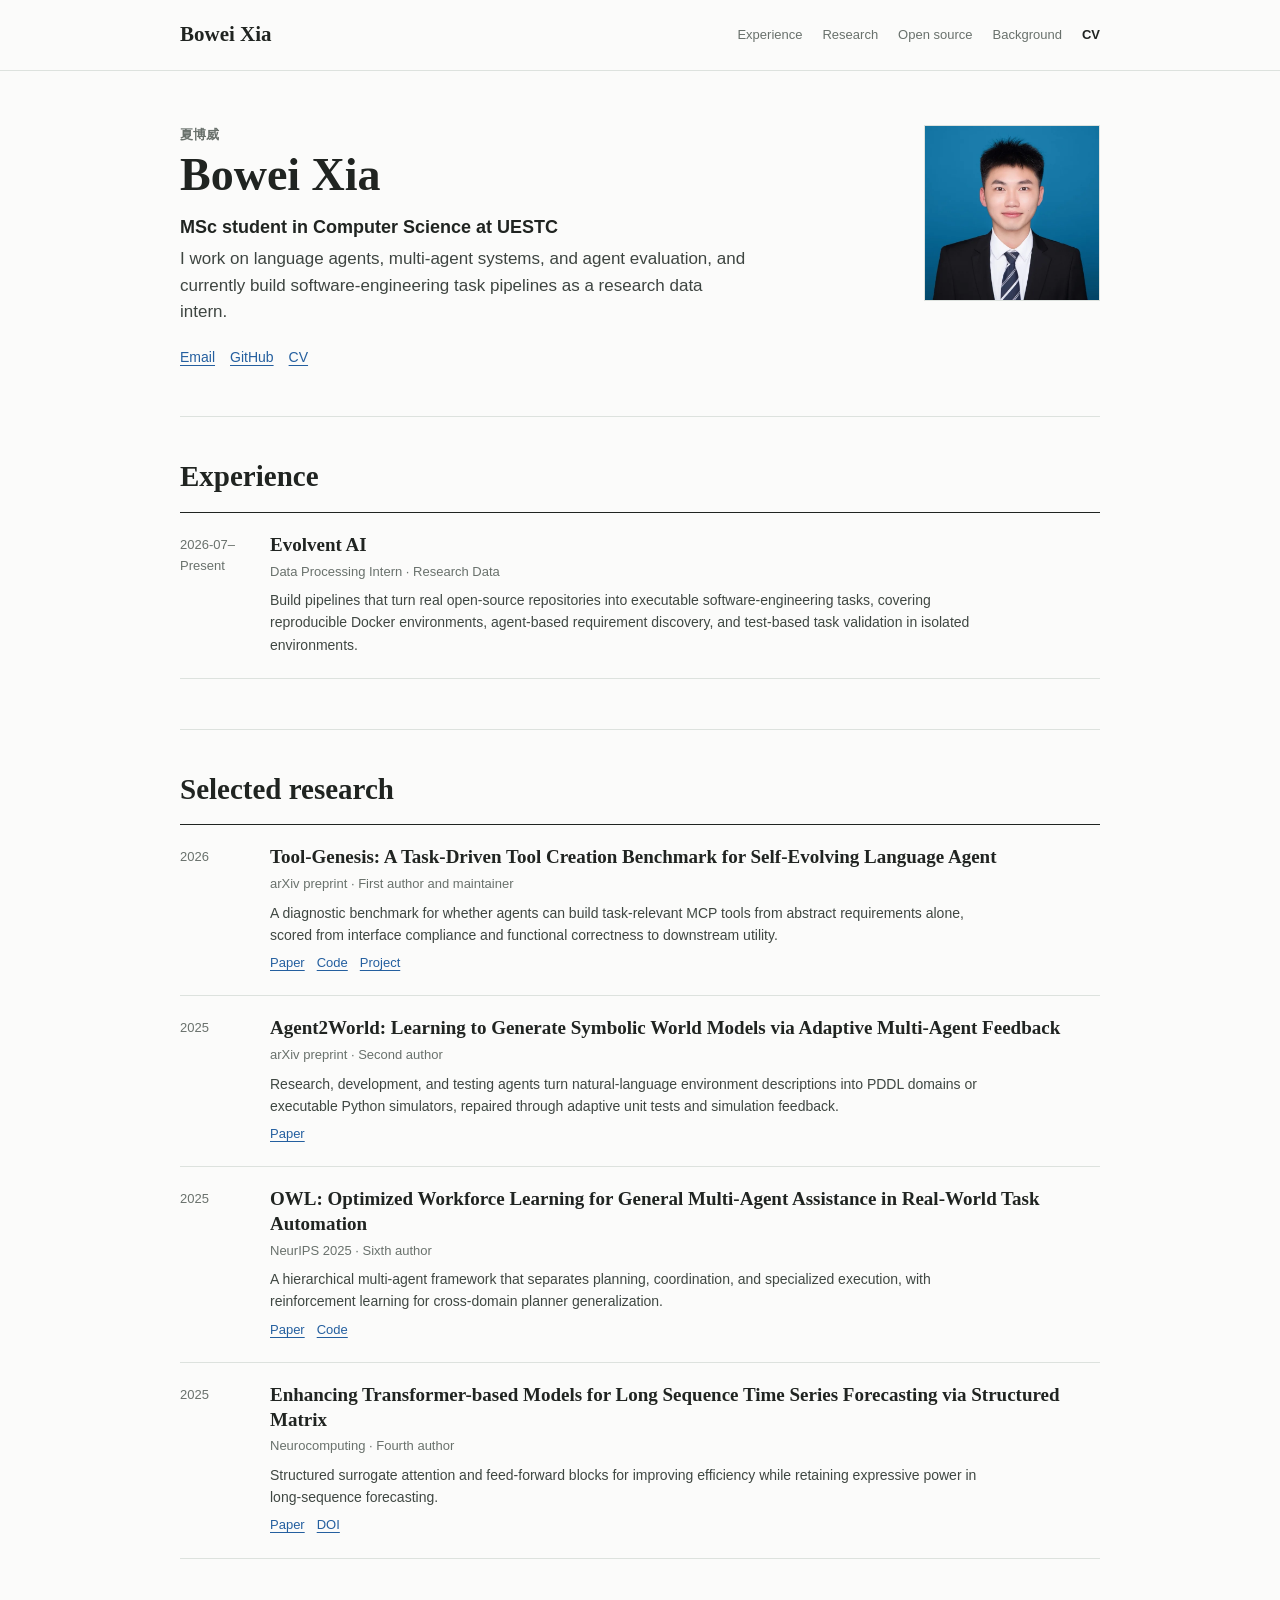
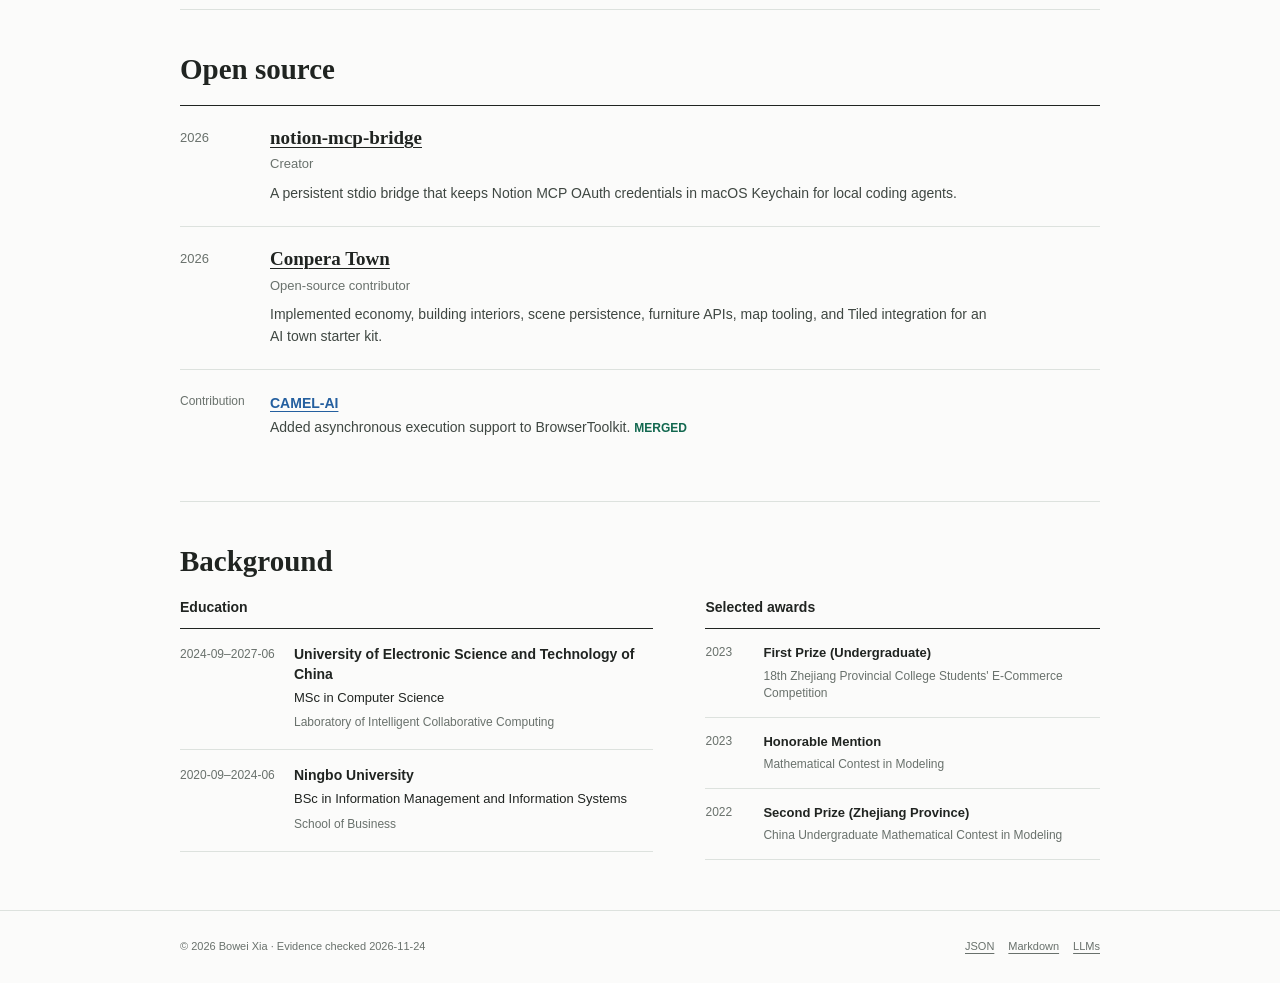
==== commit e3336347: "Add internship and current papers to public profile - Add an Experience section (Evolvent AI, data p" ====
--- a/site/index.html
+++ b/site/index.html
@@ -25,6 +25,7 @@
     <div class="shell header-inner">
       <a class="name-link" href="#top">Bowei Xia</a>
       <nav aria-label="Primary navigation">
+        <a href="#experience">Experience</a>
         <a href="#research">Research</a>
         <a href="#work">Open source</a>
         <a href="#background">Background</a>
@@ -39,7 +40,7 @@
         <p class="name-zh">夏博威</p>
         <h1 id="page-title">Bowei Xia</h1>
         <p class="current-role">MSc student in Computer Science at UESTC</p>
-        <p class="bio">I work on language agents, multi-agent systems, and agent evaluation.</p>
+        <p class="bio">I work on language agents, multi-agent systems, and agent evaluation, and currently build software-engineering task pipelines as a research data intern.</p>
         <div class="profile-links">
           <a href="mailto:xiabowei350@gmail.com">Email</a>
           <a href="https://github.com/subway-jack" target="_blank" rel="noreferrer">GitHub</a>
@@ -52,18 +53,54 @@
       </picture>
     </section>
 
+    <section id="experience" class="content-section">
+      <header class="section-heading">
+        <h2>Experience</h2>
+      </header>
+      <div class="work-list">
+            <article class="work-row">
+              <div class="work-year">2026-07–Present</div>
+              <div class="work-body">
+                <h3>Evolvent AI</h3>
+                <p class="work-meta">Data Processing Intern · Research Data</p>
+                <p class="work-summary">Build pipelines that turn real open-source repositories into executable software-engineering tasks, covering reproducible Docker environments, agent-based requirement discovery, and test-based task validation in isolated environments.</p>
+              </div>
+            </article>
+            </div>
+    </section>
+
     <section id="research" class="content-section">
       <header class="section-heading">
         <h2>Selected research</h2>
       </header>
       <div class="work-list">
             <article class="work-row">
+              <div class="work-year">2026</div>
+              <div class="work-body">
+                <h3>Tool-Genesis: A Task-Driven Tool Creation Benchmark for Self-Evolving Language Agent</h3>
+                <p class="work-meta">arXiv preprint · First author and maintainer</p>
+                <p class="work-summary">A diagnostic benchmark for whether agents can build task-relevant MCP tools from abstract requirements alone, scored from interface compliance and functional correctness to downstream utility.</p>
+                <div class="work-links"><a class="work-link" href="https://arxiv.org/abs/2603.05578" target="_blank" rel="noreferrer">Paper</a><a class="work-link" href="https://github.com/subway-jack/Tool-Genesis" target="_blank" rel="noreferrer">Code</a><a class="work-link" href="https://tool-genesis.github.io/" target="_blank" rel="noreferrer">Project</a></div>
+              </div>
+            </article>
+
+            <article class="work-row">
               <div class="work-year">2025</div>
               <div class="work-body">
+                <h3>Agent2World: Learning to Generate Symbolic World Models via Adaptive Multi-Agent Feedback</h3>
+                <p class="work-meta">arXiv preprint · Second author</p>
+                <p class="work-summary">Research, development, and testing agents turn natural-language environment descriptions into PDDL domains or executable Python simulators, repaired through adaptive unit tests and simulation feedback.</p>
+                <div class="work-links"><a class="work-link" href="https://arxiv.org/abs/2512.22336" target="_blank" rel="noreferrer">Paper</a></div>
+              </div>
+            </article>
+
+            <article class="work-row">
+              <div class="work-year">2025</div>
+              <div class="work-body">
                 <h3>OWL: Optimized Workforce Learning for General Multi-Agent Assistance in Real-World Task Automation</h3>
-                <p class="work-meta">NeurIPS 2025</p>
+                <p class="work-meta">NeurIPS 2025 · Sixth author</p>
                 <p class="work-summary">A hierarchical multi-agent framework that separates planning, coordination, and specialized execution, with reinforcement learning for cross-domain planner generalization.</p>
-                <div class="work-links"><a class="work-link" href="https://arxiv.org/abs/2505.23885" target="_blank" rel="noreferrer">Paper</a><a class="work-link" href="https://github.com/camel-ai/owl" target="_blank" rel="noreferrer">Code</a></div>
+                <div class="work-links"><a class="work-link" href="https://papers.neurips.cc/paper_files/paper/2025/hash/48dcc43a534c5b582f9d0fdb778e9b84-Abstract-Conference.html" target="_blank" rel="noreferrer">Paper</a><a class="work-link" href="https://github.com/camel-ai/owl" target="_blank" rel="noreferrer">Code</a></div>
               </div>
             </article>
 
@@ -71,9 +108,9 @@
               <div class="work-year">2025</div>
               <div class="work-body">
                 <h3>Enhancing Transformer-based Models for Long Sequence Time Series Forecasting via Structured Matrix</h3>
-                <p class="work-meta">Neurocomputing</p>
+                <p class="work-meta">Neurocomputing · Fourth author</p>
                 <p class="work-summary">Structured surrogate attention and feed-forward blocks for improving efficiency while retaining expressive power in long-sequence forecasting.</p>
-                <div class="work-links"><a class="work-link" href="https://arxiv.org/abs/2405.12462" target="_blank" rel="noreferrer">Paper</a><a class="work-link" href="https://doi.org/10.1016/j.neucom.2025.129429" target="_blank" rel="noreferrer">Doi</a></div>
+                <div class="work-links"><a class="work-link" href="https://arxiv.org/abs/2405.12462" target="_blank" rel="noreferrer">Paper</a><a class="work-link" href="https://doi.org/10.1016/j.neucom.2025.129429" target="_blank" rel="noreferrer">DOI</a></div>
               </div>
             </article>
             </div>
@@ -84,15 +121,6 @@
         <h2>Open source</h2>
       </header>
       <div class="work-list">
-            <article class="work-row">
-              <div class="work-year">2026</div>
-              <div class="work-body">
-                <h3><a class="project-title" href="https://github.com/subway-jack/Tool-Genesis" target="_blank" rel="noreferrer">Tool-Genesis</a></h3>
-                <p class="work-meta">Maintainer</p>
-                <p class="work-summary">A benchmark for evaluating whether language models can recover latent contracts and create functional MCP tools from incomplete requirements.</p>
-              </div>
-            </article>
-
             <article class="work-row">
               <div class="work-year">2026</div>
               <div class="work-body">
@@ -154,8 +182,8 @@
           <div class="award-list">
         <div class="award-row">
           <span>2023</span>
-          <strong>Gold Award</strong>
-          <p>Provincial E-Commerce Innovation, Creativity and Entrepreneurship Challenge</p>
+          <strong>First Prize (Undergraduate)</strong>
+          <p>18th Zhejiang Provincial College Students&#x27; E-Commerce Competition</p>
         </div>
 
         <div class="award-row">
@@ -166,7 +194,7 @@
 
         <div class="award-row">
           <span>2022</span>
-          <strong>Second Prize</strong>
+          <strong>Second Prize (Zhejiang Province)</strong>
           <p>China Undergraduate Mathematical Contest in Modeling</p>
         </div>
         </div>
@@ -177,7 +205,7 @@
 
   <footer>
     <div class="shell footer-inner">
-      <span>© <span id="year"></span> Bowei Xia · Evidence checked 2026-07-10</span>
+      <span>© <span id="year"></span> Bowei Xia · Evidence checked 2026-11-24</span>
       <nav aria-label="Machine-readable profile">
         <a href="profile.json">JSON</a>
         <a href="resume.md">Markdown</a>
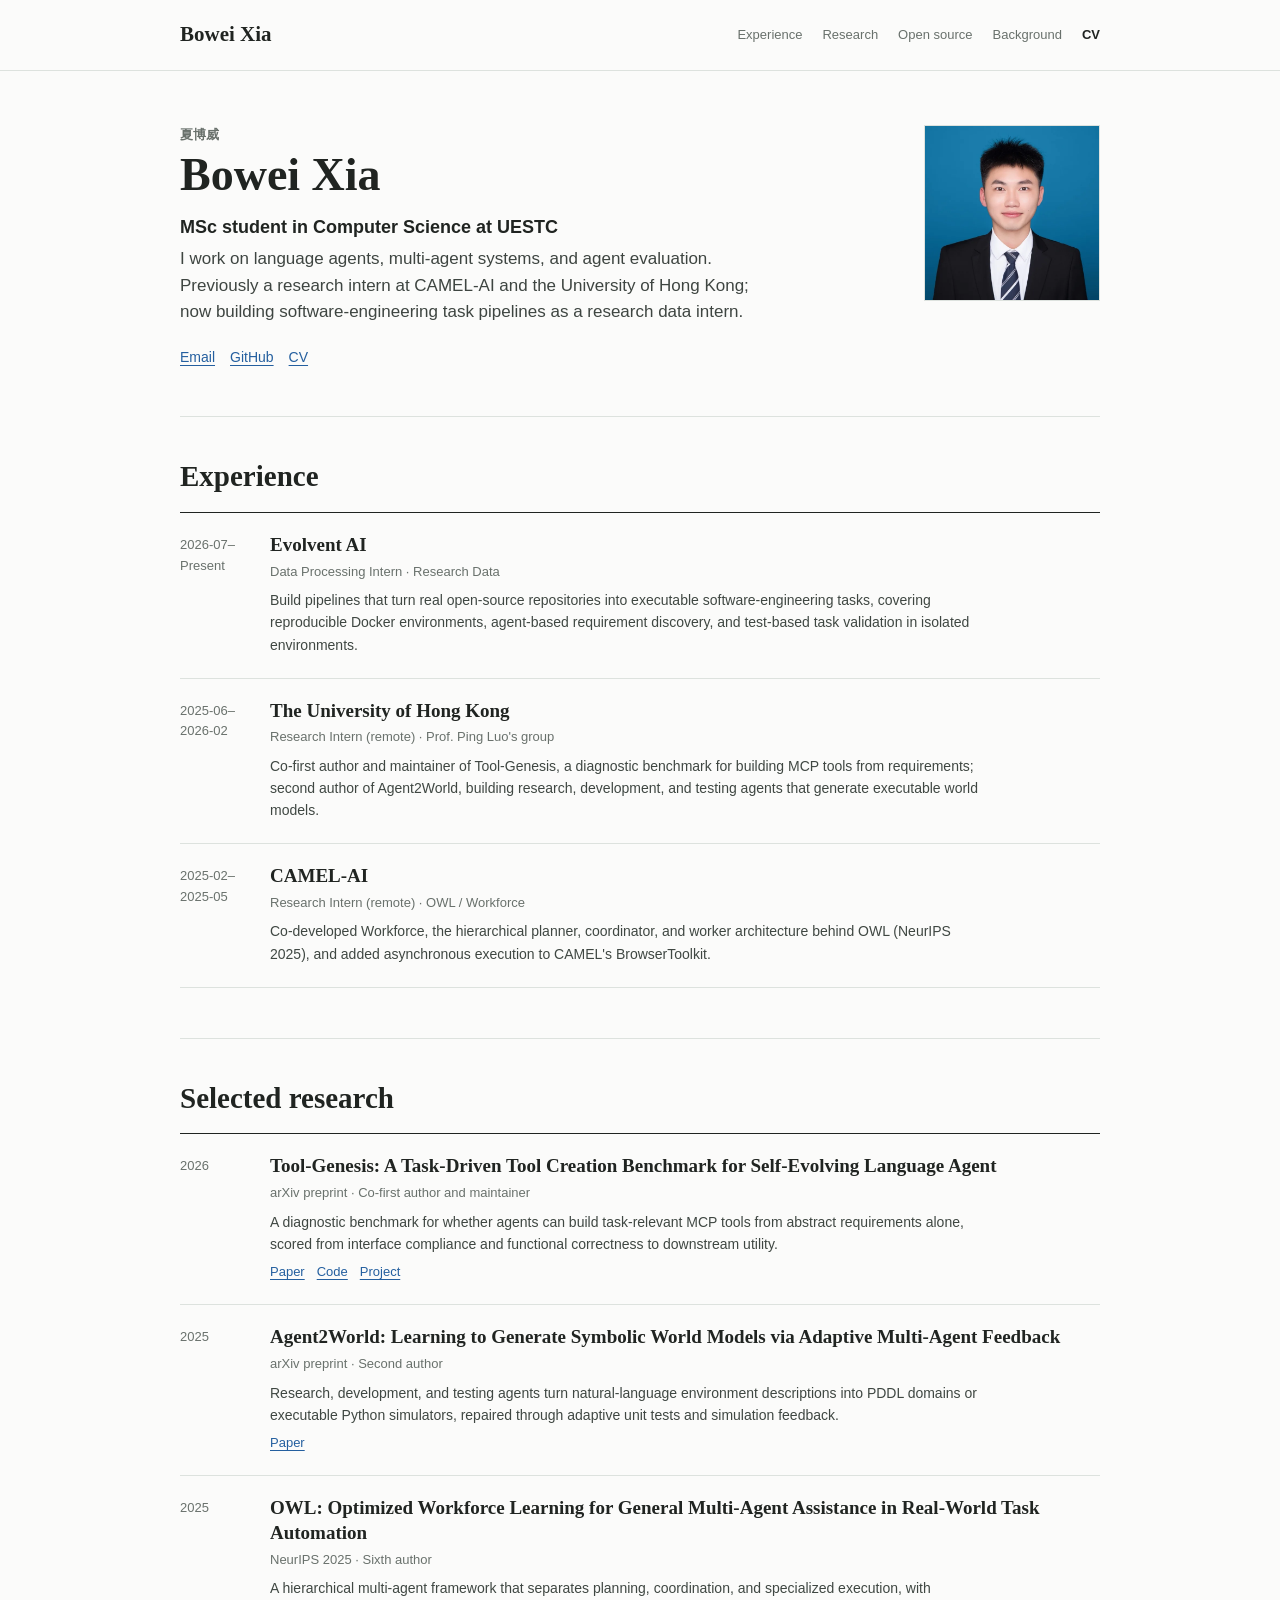
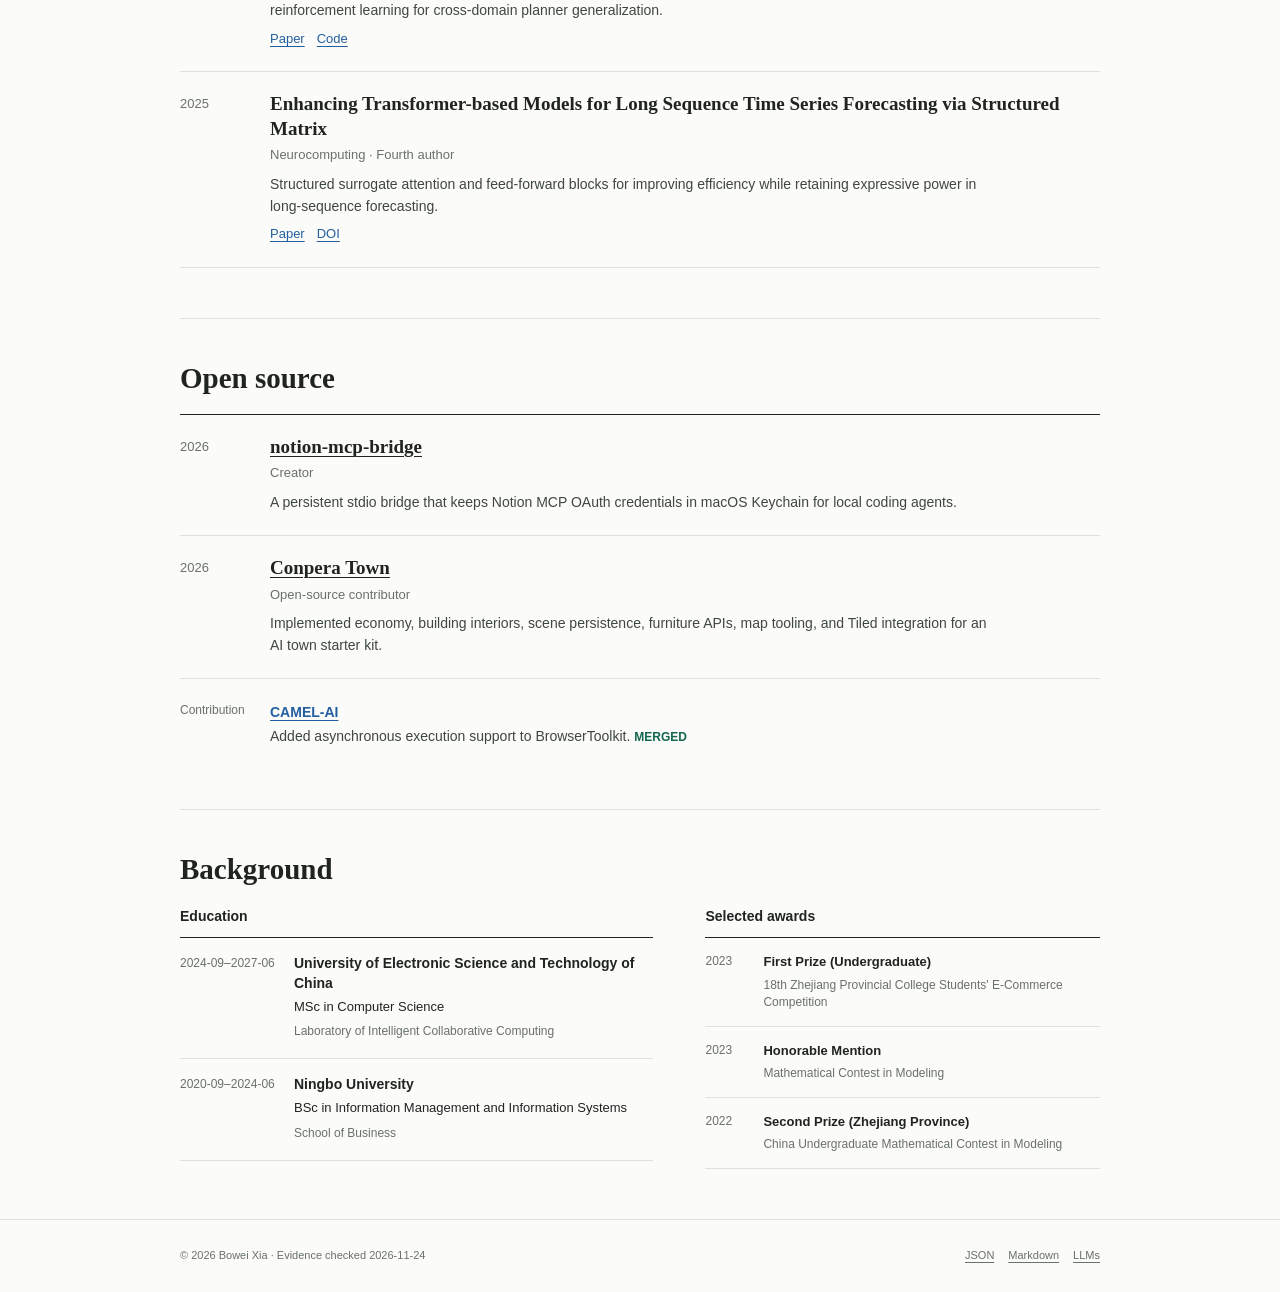
==== commit 7a707177: "Add HKU and CAMEL-AI internships; match CV to English resume - Experience now lists three internship" ====
--- a/site/index.html
+++ b/site/index.html
@@ -40,7 +40,7 @@
         <p class="name-zh">夏博威</p>
         <h1 id="page-title">Bowei Xia</h1>
         <p class="current-role">MSc student in Computer Science at UESTC</p>
-        <p class="bio">I work on language agents, multi-agent systems, and agent evaluation, and currently build software-engineering task pipelines as a research data intern.</p>
+        <p class="bio">I work on language agents, multi-agent systems, and agent evaluation. Previously a research intern at CAMEL-AI and the University of Hong Kong; now building software-engineering task pipelines as a research data intern.</p>
         <div class="profile-links">
           <a href="mailto:xiabowei350@gmail.com">Email</a>
           <a href="https://github.com/subway-jack" target="_blank" rel="noreferrer">GitHub</a>
@@ -66,6 +66,24 @@
                 <p class="work-summary">Build pipelines that turn real open-source repositories into executable software-engineering tasks, covering reproducible Docker environments, agent-based requirement discovery, and test-based task validation in isolated environments.</p>
               </div>
             </article>
+
+            <article class="work-row">
+              <div class="work-year">2025-06–2026-02</div>
+              <div class="work-body">
+                <h3>The University of Hong Kong</h3>
+                <p class="work-meta">Research Intern (remote) · Prof. Ping Luo&#x27;s group</p>
+                <p class="work-summary">Co-first author and maintainer of Tool-Genesis, a diagnostic benchmark for building MCP tools from requirements; second author of Agent2World, building research, development, and testing agents that generate executable world models.</p>
+              </div>
+            </article>
+
+            <article class="work-row">
+              <div class="work-year">2025-02–2025-05</div>
+              <div class="work-body">
+                <h3>CAMEL-AI</h3>
+                <p class="work-meta">Research Intern (remote) · OWL / Workforce</p>
+                <p class="work-summary">Co-developed Workforce, the hierarchical planner, coordinator, and worker architecture behind OWL (NeurIPS 2025), and added asynchronous execution to CAMEL&#x27;s BrowserToolkit.</p>
+              </div>
+            </article>
             </div>
     </section>
 
@@ -78,7 +96,7 @@
               <div class="work-year">2026</div>
               <div class="work-body">
                 <h3>Tool-Genesis: A Task-Driven Tool Creation Benchmark for Self-Evolving Language Agent</h3>
-                <p class="work-meta">arXiv preprint · First author and maintainer</p>
+                <p class="work-meta">arXiv preprint · Co-first author and maintainer</p>
                 <p class="work-summary">A diagnostic benchmark for whether agents can build task-relevant MCP tools from abstract requirements alone, scored from interface compliance and functional correctness to downstream utility.</p>
                 <div class="work-links"><a class="work-link" href="https://arxiv.org/abs/2603.05578" target="_blank" rel="noreferrer">Paper</a><a class="work-link" href="https://github.com/subway-jack/Tool-Genesis" target="_blank" rel="noreferrer">Code</a><a class="work-link" href="https://tool-genesis.github.io/" target="_blank" rel="noreferrer">Project</a></div>
               </div>
